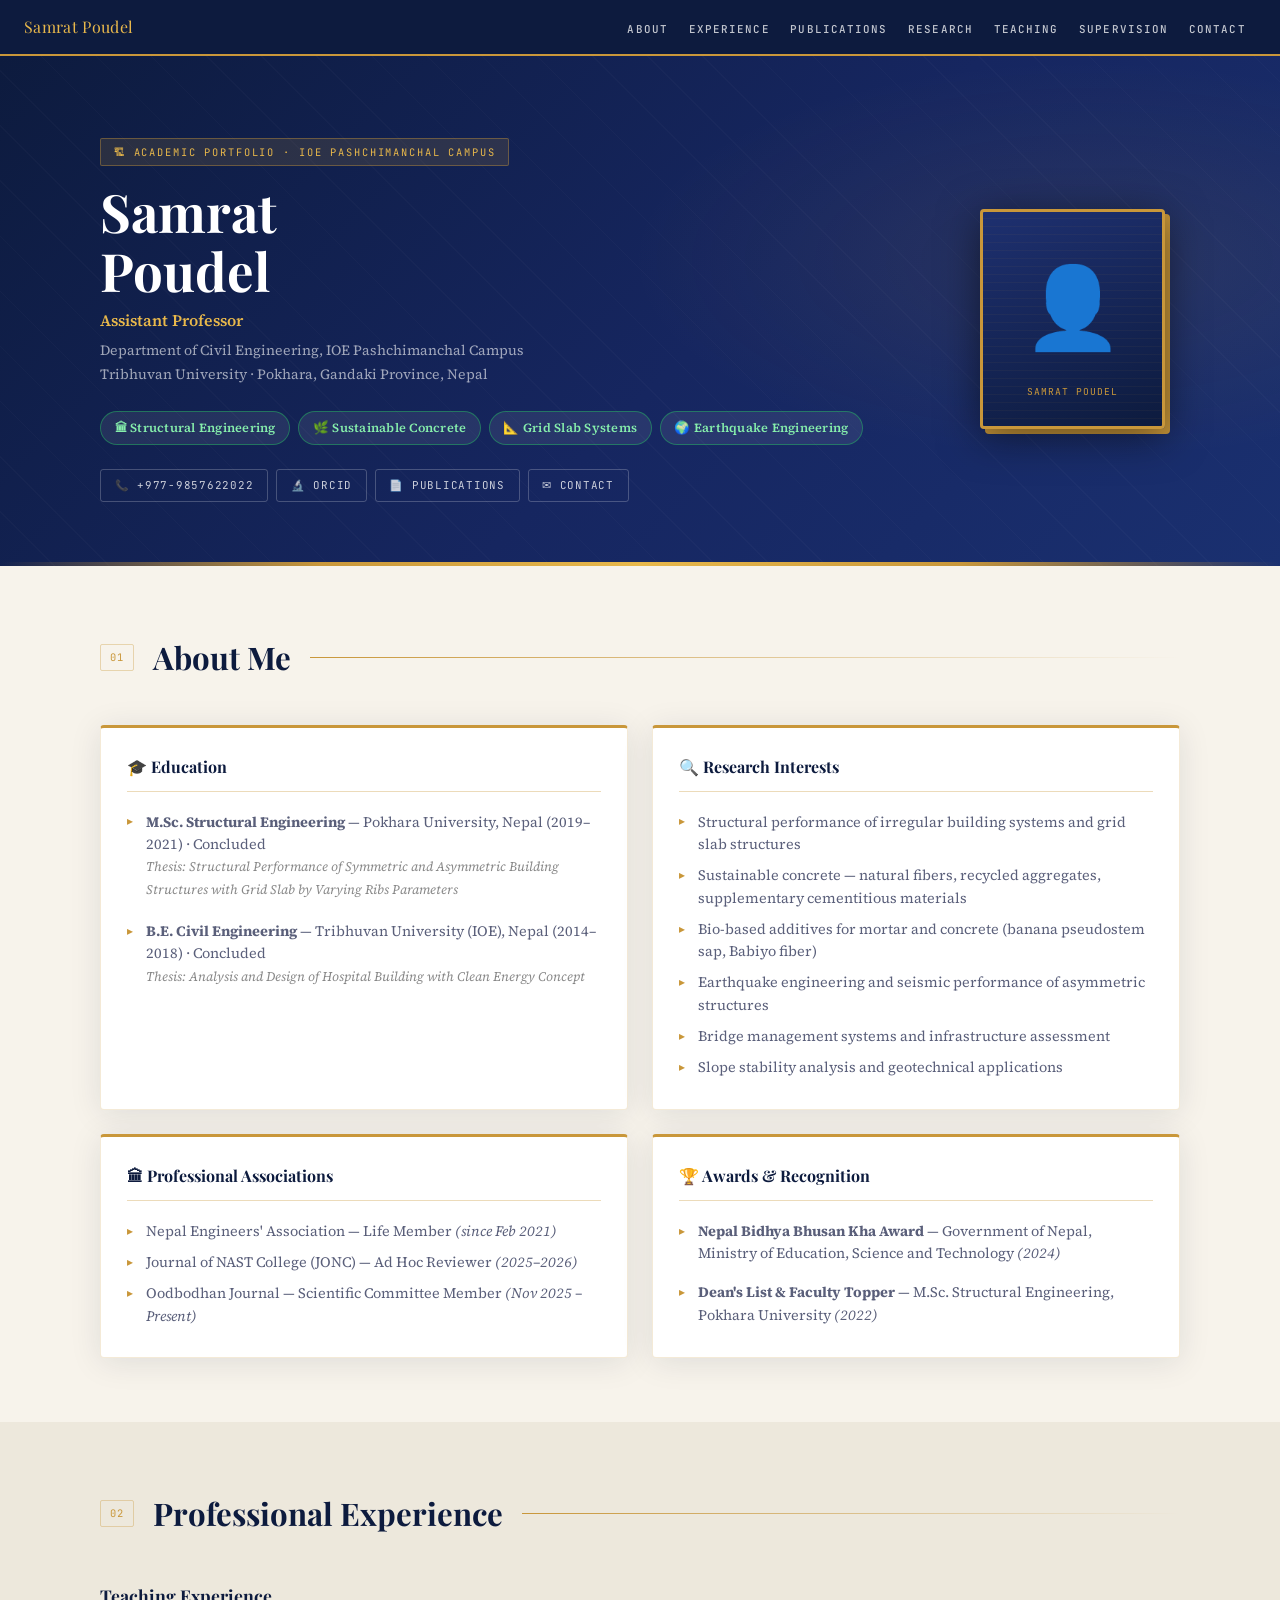
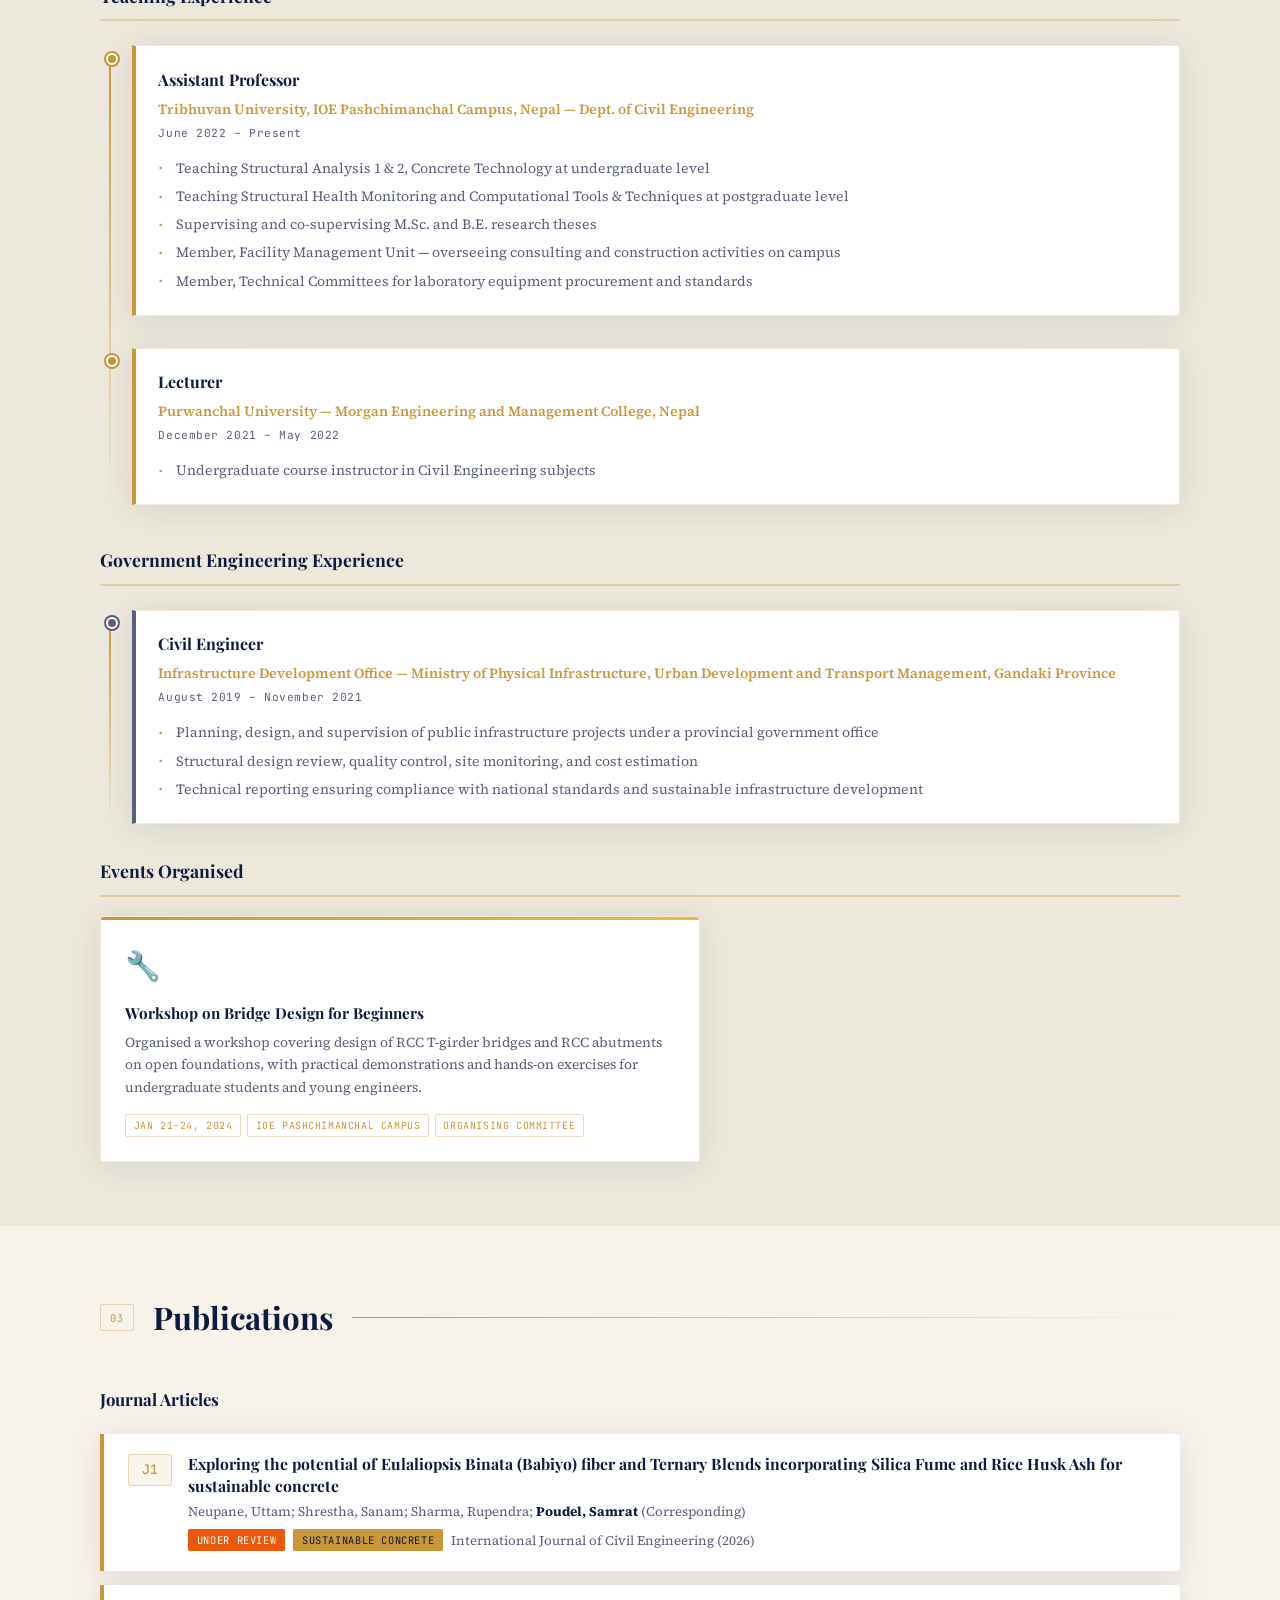
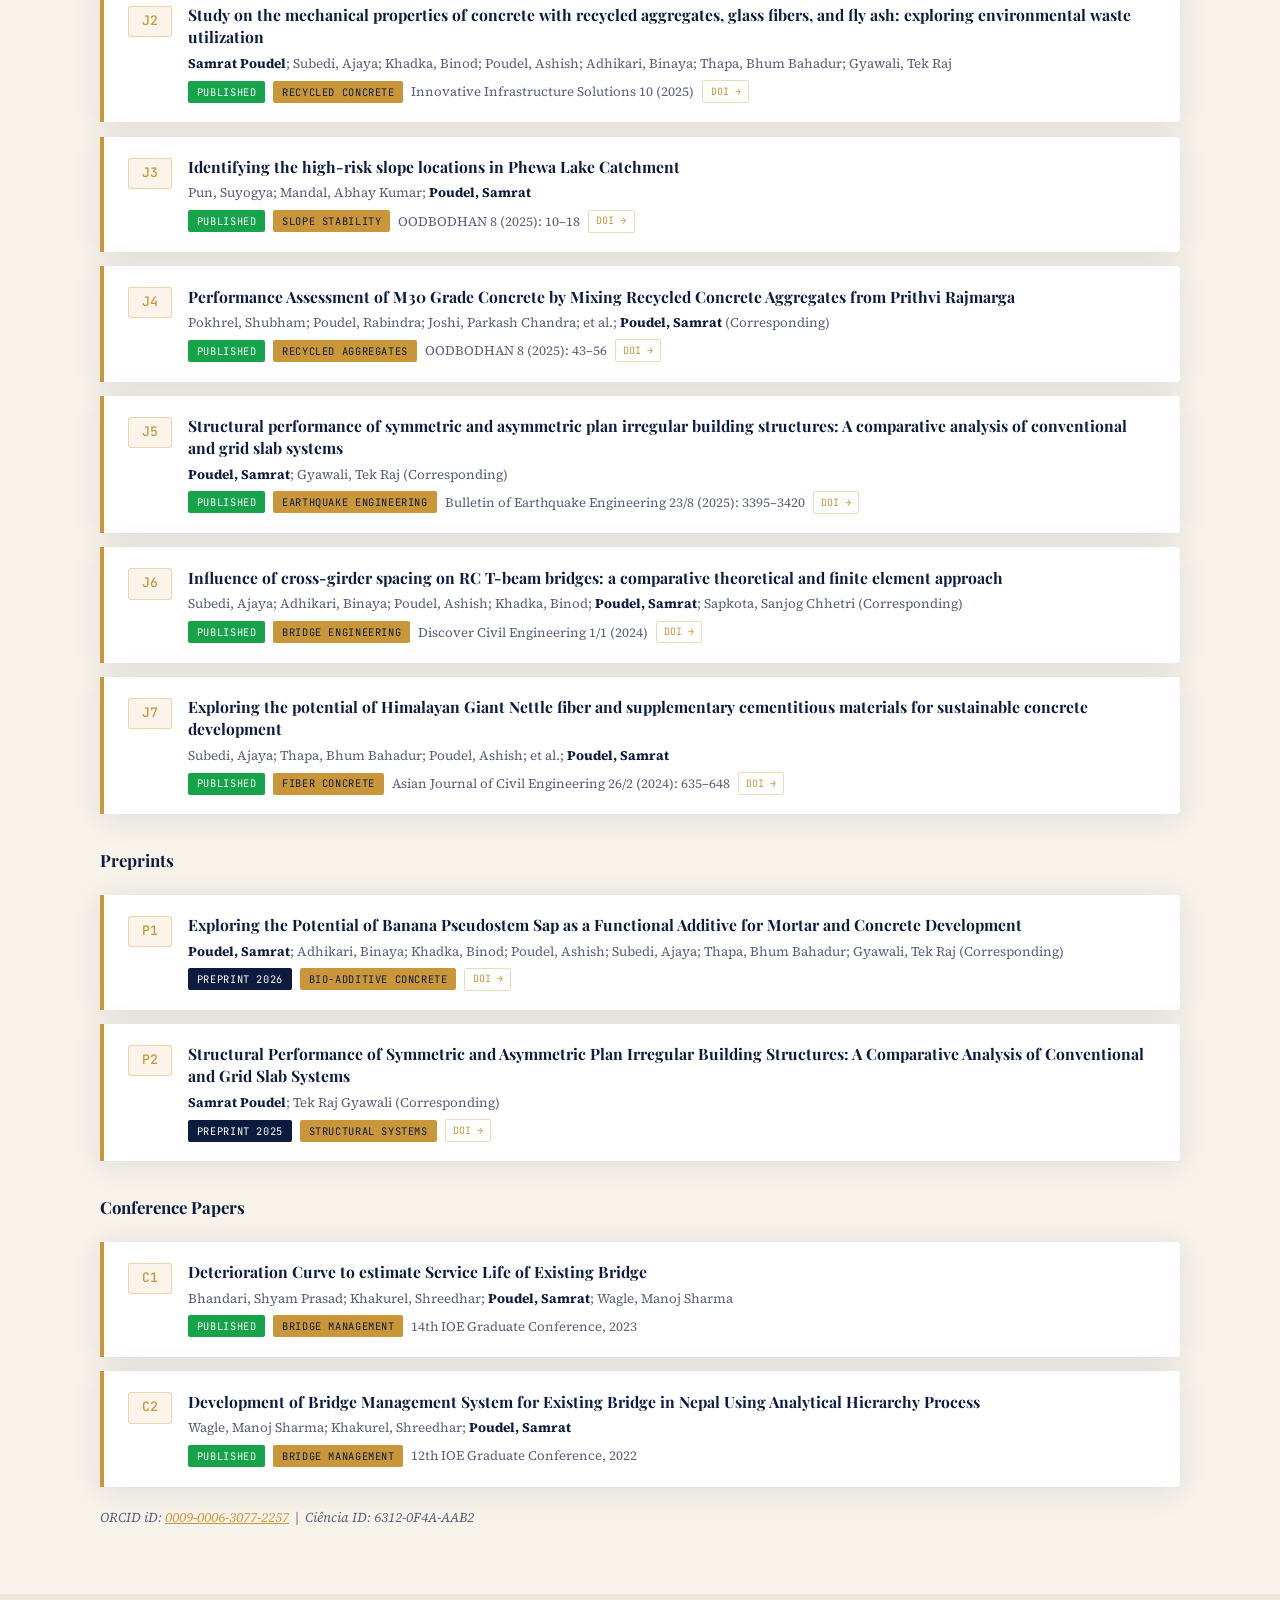
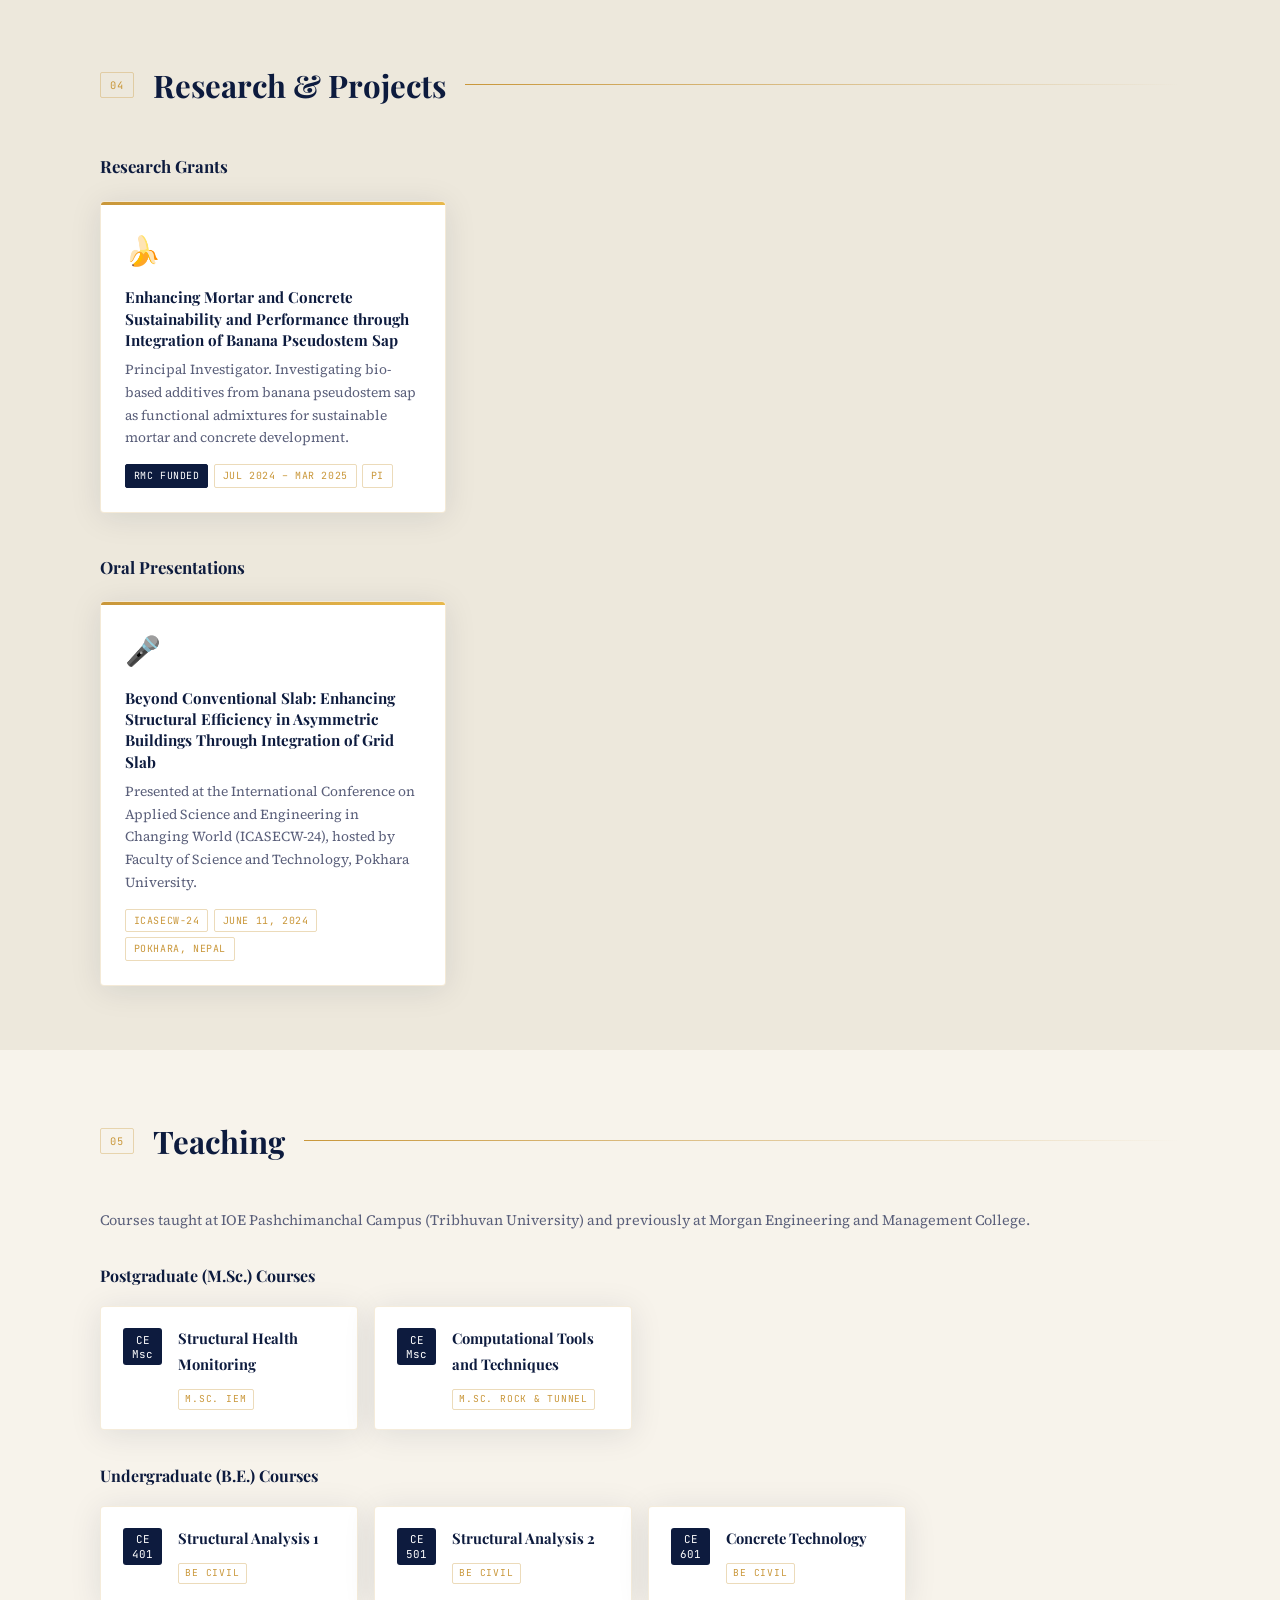
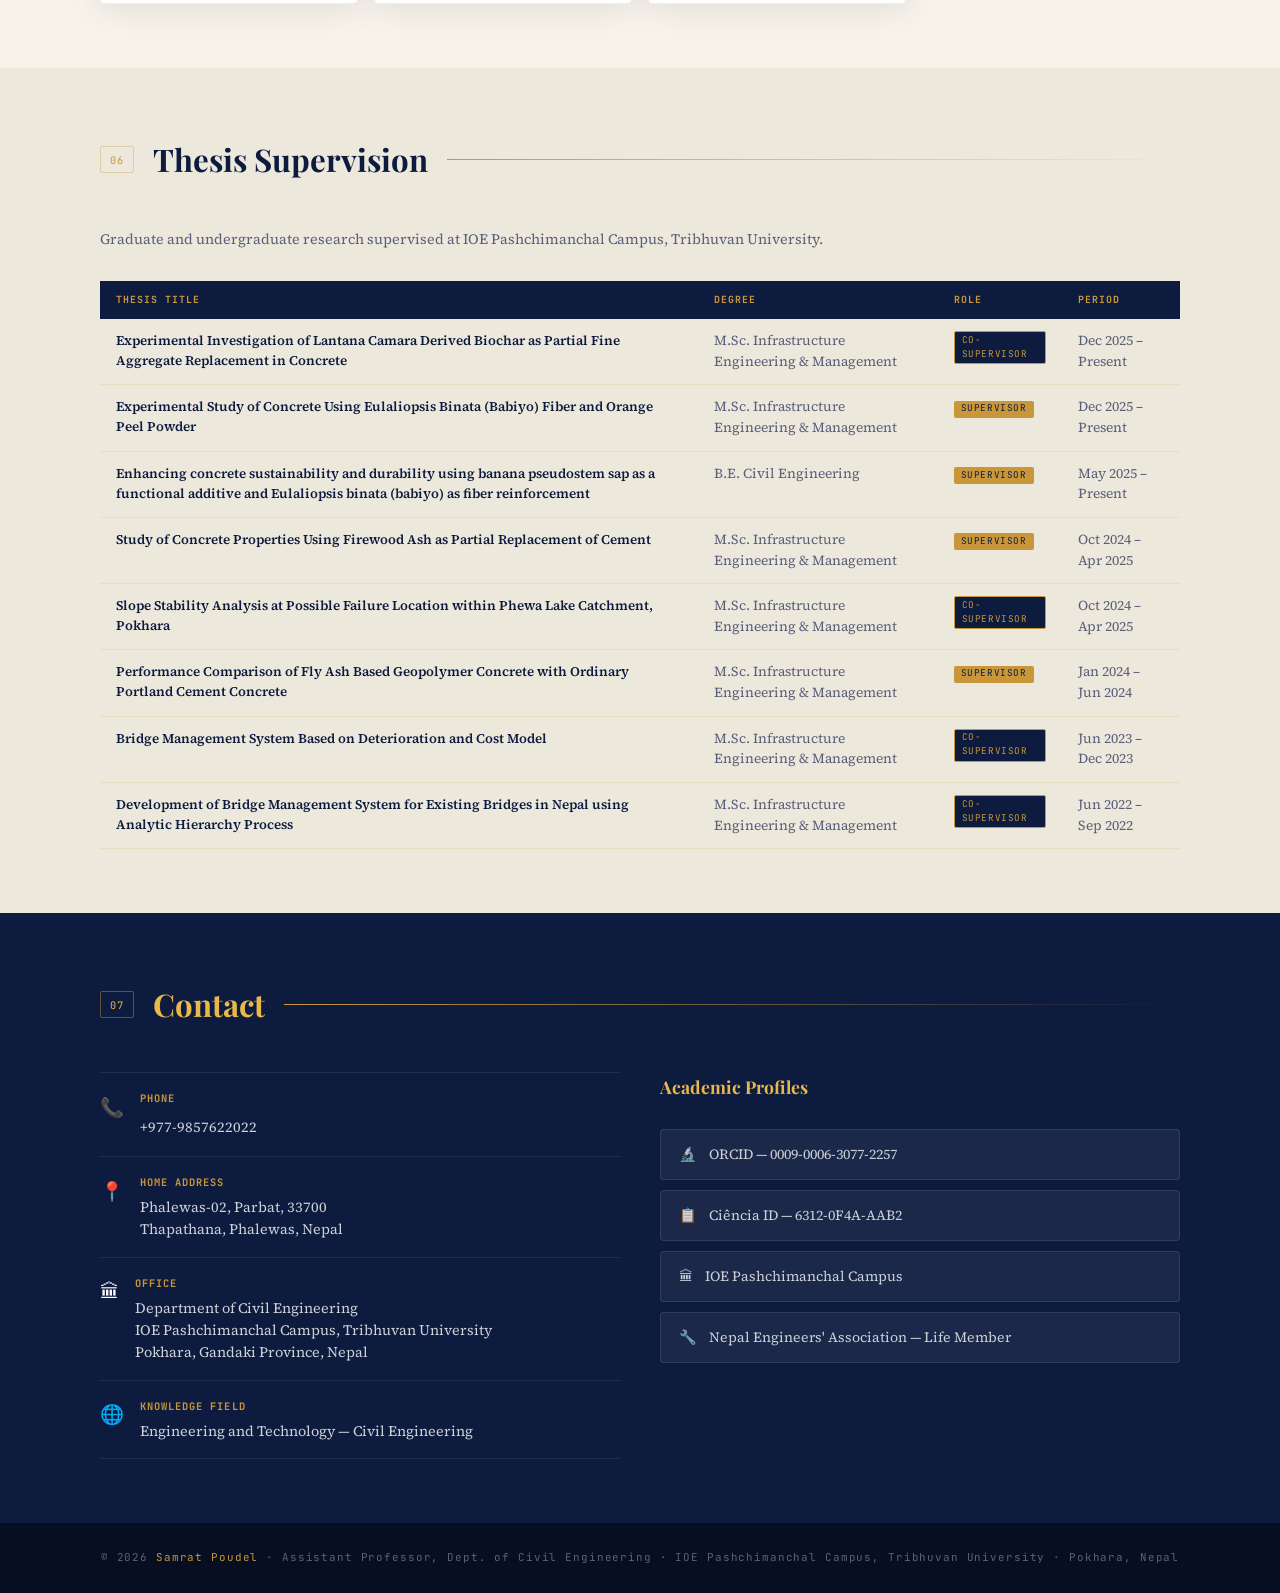
==== index (6).html @ 145dc729 "Add files via upload" ====
<!DOCTYPE html>
<html lang="en">
<head>
<meta charset="UTF-8"/>
<meta name="viewport" content="width=device-width, initial-scale=1.0"/>

<!-- SEO META TAGS -->
<title>Samrat Poudel | Assistant Professor, Civil Engineering, IOE Pashchimanchal Campus</title>
<meta name="description" content="Samrat Poudel is an Assistant Professor at IOE Pashchimanchal Campus, Tribhuvan University, Nepal. Specialist in Structural Engineering, Sustainable Concrete, Grid Slab Systems, and Earthquake Engineering."/>
<meta name="keywords" content="Samrat Poudel, Civil Engineering, Structural Engineering, IOE Pashchimanchal Campus, Tribhuvan University, Nepal, Sustainable Concrete, Grid Slab, Earthquake Engineering, Banana Pseudostem, Fiber Reinforced Concrete"/>
<meta name="author" content="Samrat Poudel"/>
<meta name="robots" content="index, follow"/>

<!-- OPEN GRAPH -->
<meta property="og:type" content="profile"/>
<meta property="og:title" content="Samrat Poudel | Civil Engineering, IOE Nepal"/>
<meta property="og:description" content="Assistant Professor, Department of Civil Engineering, IOE Pashchimanchal Campus, TU Nepal. Research in structural performance, sustainable concrete, and innovative construction materials."/>
<meta property="og:locale" content="en_NP"/>

<!-- SCHEMA.ORG STRUCTURED DATA -->
<script type="application/ld+json">
{
  "@context": "https://schema.org",
  "@type": "Person",
  "name": "Samrat Poudel",
  "jobTitle": "Assistant Professor",
  "affiliation": {
    "@type": "CollegeOrUniversity",
    "name": "IOE Pashchimanchal Campus, Tribhuvan University",
    "address": {
      "@type": "PostalAddress",
      "addressLocality": "Pokhara",
      "addressRegion": "Gandaki Province",
      "addressCountry": "NP"
    }
  },
  "telephone": "+977-9857622022",
  "alumniOf": [
    {
      "@type": "CollegeOrUniversity",
      "name": "Pokhara University",
      "address": {"@type": "PostalAddress", "addressLocality": "Pokhara", "addressCountry": "NP"}
    },
    {
      "@type": "CollegeOrUniversity",
      "name": "Tribhuvan University Institute of Engineering",
      "address": {"@type": "PostalAddress", "addressLocality": "Nepal", "addressCountry": "NP"}
    }
  ],
  "knowsAbout": ["Structural Engineering", "Sustainable Concrete", "Grid Slab Systems", "Earthquake Engineering", "Fiber Reinforced Concrete", "Civil Engineering"]
}
</script>

<link href="https://fonts.googleapis.com/css2?family=Playfair+Display:ital,wght@0,400;0,700;1,400&family=Source+Serif+4:opsz,wght@8..60,300;8..60,400;8..60,600&family=JetBrains+Mono:wght@400;500&display=swap" rel="stylesheet"/>

<style>
:root {
  --navy:   #0d1b3e;
  --navy2:  #132050;
  --gold:   #c9973a;
  --gold2:  #e8b84b;
  --cream:  #f7f3eb;
  --warm:   #ede8dc;
  --text:   #1a1a2e;
  --muted:  #5a5f7a;
  --white:  #ffffff;
  --rule:   rgba(201,151,58,0.35);
  --shadow: 0 4px 32px rgba(13,27,62,0.10);
}
*, *::before, *::after { box-sizing: border-box; margin: 0; padding: 0; }
html { scroll-behavior: smooth; }
body {
  font-family: 'Source Serif 4', Georgia, serif;
  background: var(--cream);
  color: var(--text);
  line-height: 1.75;
  font-size: 16px;
}

/* NAV */
nav {
  position: sticky; top: 0; z-index: 200;
  background: var(--navy);
  border-bottom: 2px solid var(--gold);
  padding: 0 1.5rem;
  display: flex; align-items: center; justify-content: space-between;
  height: 56px;
}
.nav-brand {
  font-family: 'Playfair Display', serif;
  font-size: 1rem; color: var(--gold2);
  letter-spacing: 0.02em; white-space: nowrap;
}
.nav-links { display: flex; gap: 0; list-style: none; }
.nav-links a {
  color: rgba(255,255,255,0.75);
  text-decoration: none;
  font-family: 'JetBrains Mono', monospace;
  font-size: 0.68rem; font-weight: 500;
  letter-spacing: 0.1em; text-transform: uppercase;
  padding: 0.4rem 0.65rem; border-radius: 3px;
  transition: color 0.2s, background 0.2s;
}
.nav-links a:hover { color: var(--gold2); background: rgba(201,151,58,0.12); }

/* HERO */
#hero {
  background: linear-gradient(135deg, var(--navy) 0%, #162660 55%, #1a3070 100%);
  color: var(--white);
  padding: 5rem 2rem 4rem;
  position: relative; overflow: hidden;
}
#hero::before {
  content: '';
  position: absolute; inset: 0;
  background:
    radial-gradient(ellipse 55% 60% at 85% 40%, rgba(201,151,58,0.1) 0%, transparent 65%),
    repeating-linear-gradient(45deg, transparent, transparent 38px, rgba(255,255,255,0.018) 38px, rgba(255,255,255,0.018) 39px);
  pointer-events: none;
}
#hero::after {
  content: ''; position: absolute; bottom: 0; left: 0; right: 0; height: 4px;
  background: linear-gradient(90deg, transparent, var(--gold), var(--gold2), var(--gold), transparent);
}
.hero-inner {
  max-width: 1080px; margin: 0 auto;
  display: grid; grid-template-columns: 1fr 200px;
  gap: 2.5rem; align-items: center; position: relative; z-index: 1;
}
.hero-tag {
  display: inline-block;
  font-family: 'JetBrains Mono', monospace;
  font-size: 0.65rem; letter-spacing: 0.18em; text-transform: uppercase;
  color: var(--gold2);
  background: rgba(201,151,58,0.15); border: 1px solid rgba(201,151,58,0.4);
  padding: 0.22rem 0.8rem; border-radius: 2px; margin-bottom: 1rem;
}
.hero-name {
  font-family: 'Playfair Display', serif;
  font-size: clamp(2rem, 4.5vw, 3.3rem); font-weight: 700;
  line-height: 1.12; margin-bottom: 0.5rem;
}
.hero-role {
  font-size: 1rem; font-weight: 300;
  color: rgba(255,255,255,0.85); line-height: 1.55; margin-bottom: 0.3rem;
}
.hero-role strong { color: var(--gold2); font-weight: 600; }
.hero-dept {
  font-size: 0.88rem; color: rgba(255,255,255,0.6); margin-bottom: 1.5rem;
}
.hero-badges {
  display: flex; flex-wrap: wrap; gap: 0.5rem; margin-bottom: 1.5rem;
}
.badge {
  font-family: 'Source Serif 4', Georgia, serif;
  font-size: 0.78rem; font-weight: 600;
  letter-spacing: 0.02em; text-transform: none;
  background: rgba(255,255,255,0.08);
  border: 1px solid rgba(34,197,94,0.45);
  color: #86efac !important;
  padding: 0.32rem 0.85rem; border-radius: 20px;
}
.hero-links { display: flex; flex-wrap: wrap; gap: 0.5rem; }
.hero-links a {
  display: inline-flex; align-items: center; gap: 0.4rem;
  font-family: 'JetBrains Mono', monospace;
  font-size: 0.68rem; letter-spacing: 0.07em; text-transform: uppercase;
  color: rgba(255,255,255,0.78); text-decoration: none;
  border: 1px solid rgba(255,255,255,0.22);
  padding: 0.38rem 0.85rem; border-radius: 3px; transition: all 0.2s;
}
.hero-links a:hover { background: rgba(201,151,58,0.2); border-color: var(--gold); color: var(--gold2); }
.hero-photo {
  width: 185px; height: 220px;
  border: 3px solid var(--gold); border-radius: 4px;
  background: linear-gradient(160deg, #1e3070, #0d1b3e);
  display: flex; flex-direction: column; align-items: center; justify-content: center;
  box-shadow: 0 8px 40px rgba(0,0,0,0.5), 5px 5px 0 var(--gold);
  position: relative; overflow: hidden; flex-shrink: 0;
}
.hero-photo img {
  width: 100%; height: 100%; object-fit: cover; object-position: center;
}
.hero-photo::before {
  content: ''; position: absolute; inset: 0;
  background: repeating-linear-gradient(0deg, transparent, transparent 7px, rgba(201,151,58,0.05) 7px, rgba(201,151,58,0.05) 8px);
}
.photo-emoji { font-size: 5rem; position: relative; z-index: 1; }
.photo-label {
  font-family: 'JetBrains Mono', monospace;
  font-size: 0.6rem; letter-spacing: 0.1em; text-transform: uppercase;
  color: var(--gold); text-align: center; position: relative; z-index: 1; margin-top: 0.4rem;
}

/* SHARED SECTION STYLES */
section { padding: 4rem 2rem; }
.bg-cream { background: var(--cream); }
.bg-warm  { background: var(--warm); }
.bg-white { background: var(--white); }
.bg-navy  { background: var(--navy); color: var(--white); }
.section-inner { max-width: 1080px; margin: 0 auto; }
.section-header {
  display: flex; align-items: center; gap: 1.2rem; margin-bottom: 2.5rem;
}
.section-num {
  font-family: 'JetBrains Mono', monospace; font-size: 0.65rem;
  color: var(--gold); letter-spacing: 0.12em; text-transform: uppercase;
  border: 1px solid var(--rule); padding: 0.2rem 0.55rem; border-radius: 2px; flex-shrink: 0;
}
.section-num-light {
  font-family: 'JetBrains Mono', monospace; font-size: 0.65rem;
  color: var(--gold2); letter-spacing: 0.12em; text-transform: uppercase;
  border: 1px solid rgba(201,151,58,0.45); padding: 0.2rem 0.55rem; border-radius: 2px; flex-shrink: 0;
}
.section-title {
  font-family: 'Playfair Display', serif;
  font-size: clamp(1.4rem, 2.5vw, 1.95rem); color: var(--navy); font-weight: 700;
}
.section-title-light { color: var(--gold2); }
.section-line { flex: 1; height: 1px; background: linear-gradient(90deg, var(--gold), transparent); }

/* ABOUT GRID */
.about-2col { display: grid; grid-template-columns: 1fr 1fr; gap: 1.5rem; }
.info-card {
  background: var(--white); border: 1px solid rgba(201,151,58,0.2);
  border-top: 3px solid var(--gold); border-radius: 4px;
  padding: 1.6rem; box-shadow: var(--shadow);
}
.info-card h3 {
  font-family: 'Playfair Display', serif; font-size: 1rem; color: var(--navy);
  margin-bottom: 0.9rem; padding-bottom: 0.6rem; border-bottom: 1px solid var(--rule);
  display: flex; align-items: center; gap: 0.5rem;
}
.info-card ul { list-style: none; padding: 0; }
.info-card ul li {
  font-size: 0.9rem; color: var(--muted); padding: 0.28rem 0;
  padding-left: 1.2rem; position: relative; line-height: 1.55;
}
.info-card ul li::before {
  content: '▸'; color: var(--gold); position: absolute; left: 0; font-size: 0.72rem; top: 0.45rem;
}
.info-card p { font-size: 0.9rem; color: var(--muted); line-height: 1.65; }

/* TIMELINE */
.timeline { position: relative; padding-left: 2rem; }
.timeline::before {
  content: ''; position: absolute; left: 0.55rem; top: 0.5rem; bottom: 0;
  width: 2px; background: linear-gradient(180deg, var(--gold), transparent);
}
.tl-item { position: relative; margin-bottom: 2rem; }
.tl-dot {
  position: absolute; left: -1.6rem; top: 0.45rem;
  width: 12px; height: 12px; border-radius: 50%;
  background: var(--gold); border: 2px solid var(--white);
  box-shadow: 0 0 0 2px var(--gold);
}
.tl-card {
  background: var(--white); border: 1px solid rgba(201,151,58,0.2);
  border-left: 4px solid var(--gold); border-radius: 0 4px 4px 0;
  padding: 1.2rem 1.4rem; box-shadow: var(--shadow);
  transition: transform 0.2s;
}
.tl-card:hover { transform: translateX(4px); }
.tl-role {
  font-family: 'Playfair Display', serif; font-size: 1rem; color: var(--navy);
  font-weight: 700; margin-bottom: 0.2rem;
}
.tl-org {
  font-size: 0.88rem; color: var(--gold); font-weight: 600; margin-bottom: 0.15rem;
}
.tl-date {
  font-family: 'JetBrains Mono', monospace; font-size: 0.7rem;
  color: var(--muted); letter-spacing: 0.05em; margin-bottom: 0.7rem;
}
.tl-card ul { list-style: none; padding: 0; }
.tl-card ul li {
  font-size: 0.88rem; color: var(--muted); padding: 0.2rem 0 0.2rem 1.1rem;
  position: relative; line-height: 1.55;
}
.tl-card ul li::before { content: '·'; color: var(--gold); position: absolute; left: 0; font-size: 1.1rem; top: 0.05rem; }

/* PUBLICATIONS */
.pub-list { display: flex; flex-direction: column; gap: 0.9rem; }
.pub-item {
  background: var(--white); border-left: 4px solid var(--gold);
  border-radius: 0 4px 4px 0; padding: 1.2rem 1.5rem; box-shadow: var(--shadow);
  display: grid; grid-template-columns: 44px 1fr; gap: 1rem; align-items: start;
  transition: transform 0.2s, box-shadow 0.2s;
}
.pub-item:hover { transform: translateX(5px); box-shadow: 0 6px 36px rgba(13,27,62,0.15); }
.pub-num {
  font-family: 'JetBrains Mono', monospace; font-size: 0.82rem; font-weight: 500;
  color: var(--gold); background: rgba(201,151,58,0.1); border: 1px solid var(--rule);
  border-radius: 3px; padding: 0.2rem 0.5rem; text-align: center; margin-top: 0.1rem;
}
.pub-title {
  font-family: 'Playfair Display', serif; font-size: 0.98rem;
  font-weight: 700; color: var(--navy); margin-bottom: 0.35rem; line-height: 1.4;
}
.pub-authors { font-size: 0.83rem; color: var(--muted); margin-bottom: 0.3rem; line-height: 1.5; }
.pub-authors strong { color: var(--navy); }
.pub-meta { display: flex; align-items: center; flex-wrap: wrap; gap: 0.5rem; margin-top: 0.4rem; }
.pub-badge {
  font-family: 'JetBrains Mono', monospace; font-size: 0.65rem;
  color: var(--white); background: var(--navy);
  padding: 0.12rem 0.55rem; border-radius: 2px; text-transform: uppercase; letter-spacing: 0.06em;
}
.pub-badge.gold { background: var(--gold); color: var(--navy); }
.pub-badge.green { background: #16a34a; color: var(--white); }
.pub-badge.orange { background: #ea580c; color: var(--white); }
.pub-link {
  font-family: 'JetBrains Mono', monospace; font-size: 0.63rem;
  color: var(--gold); text-decoration: none; border: 1px solid var(--rule);
  padding: 0.1rem 0.45rem; border-radius: 2px; transition: all 0.2s;
}
.pub-link:hover { background: var(--gold); color: var(--white); }

/* RESEARCH / PROJECT CARDS */
.cards-grid { display: grid; grid-template-columns: repeat(auto-fill, minmax(290px, 1fr)); gap: 1.3rem; }
.r-card {
  background: var(--white); border: 1px solid rgba(201,151,58,0.2);
  border-radius: 4px; padding: 1.5rem; box-shadow: var(--shadow);
  position: relative; overflow: hidden; transition: transform 0.2s, box-shadow 0.2s;
}
.r-card::before {
  content: ''; position: absolute; top: 0; left: 0; right: 0; height: 3px;
  background: linear-gradient(90deg, var(--gold), var(--gold2));
}
.r-card:hover { transform: translateY(-4px); box-shadow: 0 12px 40px rgba(13,27,62,0.15); }
.r-icon { font-size: 1.8rem; margin-bottom: 0.7rem; }
.r-card h3 { font-family: 'Playfair Display', serif; font-size: 0.95rem; color: var(--navy); margin-bottom: 0.5rem; line-height: 1.4; }
.r-card p { font-size: 0.86rem; color: var(--muted); line-height: 1.65; }
.r-tags { display: flex; flex-wrap: wrap; gap: 0.35rem; margin-top: 0.9rem; }
.r-tag {
  font-family: 'JetBrains Mono', monospace; font-size: 0.62rem; text-transform: uppercase;
  letter-spacing: 0.06em; color: var(--gold); border: 1px solid var(--rule);
  padding: 0.12rem 0.48rem; border-radius: 2px;
}
.r-tag.funded { color: var(--white); background: var(--navy); border-color: var(--navy); }

/* COURSES */
.courses-grid { display: grid; grid-template-columns: repeat(auto-fill, minmax(250px, 1fr)); gap: 1rem; }
.c-card {
  background: var(--white); border: 1px solid rgba(201,151,58,0.18);
  border-radius: 4px; padding: 1.2rem 1.4rem; box-shadow: var(--shadow);
  display: flex; gap: 1rem; align-items: flex-start; transition: transform 0.2s;
}
.c-card:hover { transform: translateY(-2px); }
.c-code {
  font-family: 'JetBrains Mono', monospace; font-size: 0.68rem;
  color: var(--white); background: var(--navy);
  padding: 0.28rem 0.55rem; border-radius: 3px; flex-shrink: 0; margin-top: 0.1rem;
  line-height: 1.3; text-align: center;
}
.c-info h4 { font-family: 'Playfair Display', serif; font-size: 0.92rem; color: var(--navy); margin-bottom: 0.25rem; }
.c-level {
  display: inline-block; font-family: 'JetBrains Mono', monospace; font-size: 0.6rem;
  text-transform: uppercase; letter-spacing: 0.08em;
  color: var(--gold); border: 1px solid var(--rule); padding: 0.08rem 0.4rem; border-radius: 2px;
}

/* SKILLS */
.skills-grid { display: grid; grid-template-columns: repeat(auto-fill, minmax(220px, 1fr)); gap: 1.2rem; }
.skill-group { background: var(--white); border-radius: 4px; padding: 1.4rem; box-shadow: var(--shadow); border-top: 3px solid var(--gold); }
.skill-group h4 { font-family: 'JetBrains Mono', monospace; font-size: 0.7rem; text-transform: uppercase; letter-spacing: 0.1em; color: var(--navy); margin-bottom: 0.8rem; }
.skill-pill {
  display: inline-block; font-size: 0.8rem; color: var(--muted);
  background: var(--warm); border-radius: 3px;
  padding: 0.2rem 0.6rem; margin: 0.2rem 0.2rem 0.2rem 0;
}

/* SUPERVISION TABLE */
.sup-table { width: 100%; border-collapse: collapse; margin-top: 1rem; }
.sup-table th {
  font-family: 'JetBrains Mono', monospace; font-size: 0.62rem;
  text-transform: uppercase; letter-spacing: 0.1em;
  color: var(--gold); background: var(--navy);
  padding: 0.65rem 1rem; text-align: left;
}
.sup-table td {
  font-size: 0.86rem; color: var(--muted);
  padding: 0.75rem 1rem; border-bottom: 1px solid rgba(201,151,58,0.15);
  vertical-align: top; line-height: 1.5;
}
.sup-table tr:hover td { background: rgba(201,151,58,0.04); }
.sup-table td:first-child { color: var(--navy); font-weight: 600; font-size: 0.83rem; }
.role-pill {
  font-family: 'JetBrains Mono', monospace; font-size: 0.58rem;
  text-transform: uppercase; letter-spacing: 0.06em;
  padding: 0.1rem 0.45rem; border-radius: 2px; display: inline-block;
}
.role-pill.sup { background: var(--gold); color: var(--navy); }
.role-pill.cosup { background: var(--navy); color: var(--gold); border: 1px solid var(--gold); }

/* CONTACT */
.contact-grid { display: grid; grid-template-columns: 1fr 1fr; gap: 2.5rem; align-items: start; }
.c-item {
  display: flex; gap: 1rem; align-items: flex-start;
  padding: 1rem 0; border-bottom: 1px solid rgba(255,255,255,0.08);
}
.c-item:first-child { border-top: 1px solid rgba(255,255,255,0.08); }
.c-ico { font-size: 1.2rem; flex-shrink: 0; margin-top: 0.1rem; }
.c-detail h4 {
  font-family: 'JetBrains Mono', monospace; font-size: 0.65rem;
  text-transform: uppercase; letter-spacing: 0.1em; color: var(--gold); margin-bottom: 0.3rem;
}
.c-detail p, .c-detail a { font-size: 0.9rem; color: rgba(255,255,255,0.8); text-decoration: none; line-height: 1.55; }
.c-detail a:hover { color: var(--gold2); }
.profile-links { display: flex; flex-direction: column; gap: 0.65rem; }
.profile-links h3 { font-family: 'Playfair Display', serif; font-size: 1.1rem; color: var(--gold2); margin-bottom: 1rem; }
.p-link {
  display: flex; align-items: center; gap: 0.8rem;
  padding: 0.75rem 1.1rem;
  background: rgba(255,255,255,0.06); border: 1px solid rgba(255,255,255,0.1);
  border-radius: 4px; text-decoration: none; color: rgba(255,255,255,0.78); font-size: 0.88rem;
  transition: all 0.2s;
}
.p-link:hover { background: rgba(201,151,58,0.15); border-color: rgba(201,151,58,0.4); color: var(--gold2); }

/* FOOTER */
footer {
  background: #070e21;
  color: rgba(255,255,255,0.35);
  text-align: center; padding: 1.6rem;
  font-family: 'JetBrains Mono', monospace; font-size: 0.68rem; letter-spacing: 0.08em;
}
footer span { color: var(--gold); }

/* ANIMATIONS */
@keyframes fadeUp {
  from { opacity: 0; transform: translateY(22px); }
  to   { opacity: 1; transform: translateY(0); }
}
.hero-inner > div:first-child > * {
  animation: fadeUp 0.65s ease both;
}
.hero-inner > div:first-child > *:nth-child(2) { animation-delay: 0.08s; }
.hero-inner > div:first-child > *:nth-child(3) { animation-delay: 0.16s; }
.hero-inner > div:first-child > *:nth-child(4) { animation-delay: 0.24s; }
.hero-inner > div:first-child > *:nth-child(5) { animation-delay: 0.32s; }
.hero-inner > div:first-child > *:nth-child(6) { animation-delay: 0.40s; }

/* RESPONSIVE */
@media (max-width: 780px) {
  .hero-inner { grid-template-columns: 1fr; }
  .hero-photo { display: none; }
  .about-2col { grid-template-columns: 1fr; }
  .contact-grid { grid-template-columns: 1fr; }
  .nav-links { display: none; }
  section { padding: 3rem 1.2rem; }
  .sup-table { font-size: 0.8rem; }
  .sup-table th, .sup-table td { padding: 0.5rem 0.6rem; }
}
</style>
</head>
<body>

<!-- NAV -->
<nav>
  <div class="nav-brand">Samrat Poudel</div>
  <ul class="nav-links">
    <li><a href="#about">About</a></li>
    <li><a href="#experience">Experience</a></li>
    <li><a href="#publications">Publications</a></li>
    <li><a href="#research">Research</a></li>
    <li><a href="#teaching">Teaching</a></li>
    <li><a href="#supervision">Supervision</a></li>
    <li><a href="#contact">Contact</a></li>
  </ul>
</nav>

<!-- HERO -->
<section id="hero">
  <div class="hero-inner">
    <div>
      <div class="hero-tag">🏗 Academic Portfolio · IOE Pashchimanchal Campus</div>
      <h1 class="hero-name">Samrat<br>Poudel</h1>
      <p class="hero-role">
        <strong>Assistant Professor</strong>
      </p>
      <p class="hero-dept">
        Department of Civil Engineering, IOE Pashchimanchal Campus<br>
        Tribhuvan University · Pokhara, Gandaki Province, Nepal
      </p>
      <div class="hero-badges">
        <span class="badge">🏛 Structural Engineering</span>
        <span class="badge">🌿 Sustainable Concrete</span>
        <span class="badge">📐 Grid Slab Systems</span>
        <span class="badge">🌍 Earthquake Engineering</span>
      </div>
      <div class="hero-links">
        <a href="tel:+9779857622022">📞 +977-9857622022</a>
        <a href="https://orcid.org/0009-0006-3077-2257" target="_blank">🔬 ORCID</a>
        <a href="#publications">📄 Publications</a>
        <a href="#contact">✉ Contact</a>
      </div>
    </div>
    <div class="hero-photo">
      <div class="photo-emoji">👤</div>
      <div class="photo-label">Samrat Poudel</div>
    </div>
  </div>
</section>

<!-- ABOUT -->
<section id="about" class="bg-cream">
  <div class="section-inner">
    <div class="section-header">
      <span class="section-num">01</span>
      <h2 class="section-title">About Me</h2>
      <div class="section-line"></div>
    </div>
    <div class="about-2col">

      <div class="info-card">
        <h3>🎓 Education</h3>
        <ul>
          <li>
            <strong>M.Sc. Structural Engineering</strong> — Pokhara University, Nepal (2019–2021) · Concluded<br>
            <em style="font-size:0.82rem;color:#888">Thesis: Structural Performance of Symmetric and Asymmetric Building Structures with Grid Slab by Varying Ribs Parameters</em>
          </li>
          <li style="margin-top:0.7rem">
            <strong>B.E. Civil Engineering</strong> — Tribhuvan University (IOE), Nepal (2014–2018) · Concluded<br>
            <em style="font-size:0.82rem;color:#888">Thesis: Analysis and Design of Hospital Building with Clean Energy Concept</em>
          </li>
        </ul>
      </div>

      <div class="info-card">
        <h3>🔍 Research Interests</h3>
        <ul>
          <li>Structural performance of irregular building systems and grid slab structures</li>
          <li>Sustainable concrete — natural fibers, recycled aggregates, supplementary cementitious materials</li>
          <li>Bio-based additives for mortar and concrete (banana pseudostem sap, Babiyo fiber)</li>
          <li>Earthquake engineering and seismic performance of asymmetric structures</li>
          <li>Bridge management systems and infrastructure assessment</li>
          <li>Slope stability analysis and geotechnical applications</li>
        </ul>
      </div>

      <div class="info-card">
        <h3>🏛 Professional Associations</h3>
        <ul>
          <li>Nepal Engineers' Association — Life Member <em>(since Feb 2021)</em></li>
          <li>Journal of NAST College (JONC) — Ad Hoc Reviewer <em>(2025–2026)</em></li>
          <li>Oodbodhan Journal — Scientific Committee Member <em>(Nov 2025 – Present)</em></li>
        </ul>
      </div>

      <div class="info-card">
        <h3>🏆 Awards & Recognition</h3>
        <ul>
          <li>
            <strong>Nepal Bidhya Bhusan Kha Award</strong> — Government of Nepal, Ministry of Education, Science and Technology <em>(2024)</em>
          </li>
          <li style="margin-top:0.5rem">
            <strong>Dean's List & Faculty Topper</strong> — M.Sc. Structural Engineering, Pokhara University <em>(2022)</em>
          </li>
        </ul>
      </div>

    </div>
  </div>
</section>

<!-- EXPERIENCE -->
<section id="experience" class="bg-warm">
  <div class="section-inner">
    <div class="section-header">
      <span class="section-num">02</span>
      <h2 class="section-title">Professional Experience</h2>
      <div class="section-line"></div>
    </div>

    <h3 style="font-family:'Playfair Display',serif;font-size:1.1rem;color:var(--navy);margin-bottom:1.5rem;padding-bottom:0.5rem;border-bottom:2px solid var(--rule);">Teaching Experience</h3>

    <div class="timeline" style="margin-bottom:2.5rem;">
      <div class="tl-item">
        <div class="tl-dot"></div>
        <div class="tl-card">
          <div class="tl-role">Assistant Professor</div>
          <div class="tl-org">Tribhuvan University, IOE Pashchimanchal Campus, Nepal — Dept. of Civil Engineering</div>
          <div class="tl-date">June 2022 – Present</div>
          <ul>
            <li>Teaching Structural Analysis 1 &amp; 2, Concrete Technology at undergraduate level</li>
            <li>Teaching Structural Health Monitoring and Computational Tools &amp; Techniques at postgraduate level</li>
            <li>Supervising and co-supervising M.Sc. and B.E. research theses</li>
            <li>Member, Facility Management Unit — overseeing consulting and construction activities on campus</li>
            <li>Member, Technical Committees for laboratory equipment procurement and standards</li>
          </ul>
        </div>
      </div>
      <div class="tl-item">
        <div class="tl-dot"></div>
        <div class="tl-card">
          <div class="tl-role">Lecturer</div>
          <div class="tl-org">Purwanchal University — Morgan Engineering and Management College, Nepal</div>
          <div class="tl-date">December 2021 – May 2022</div>
          <ul>
            <li>Undergraduate course instructor in Civil Engineering subjects</li>
          </ul>
        </div>
      </div>
    </div>

    <h3 style="font-family:'Playfair Display',serif;font-size:1.1rem;color:var(--navy);margin-bottom:1.5rem;padding-bottom:0.5rem;border-bottom:2px solid var(--rule);">Government Engineering Experience</h3>

    <div class="timeline">
      <div class="tl-item">
        <div class="tl-dot" style="background:var(--muted);box-shadow:0 0 0 2px var(--muted);"></div>
        <div class="tl-card" style="border-left-color:var(--muted);">
          <div class="tl-role">Civil Engineer</div>
          <div class="tl-org">Infrastructure Development Office — Ministry of Physical Infrastructure, Urban Development and Transport Management, Gandaki Province</div>
          <div class="tl-date">August 2019 – November 2021</div>
          <ul>
            <li>Planning, design, and supervision of public infrastructure projects under a provincial government office</li>
            <li>Structural design review, quality control, site monitoring, and cost estimation</li>
            <li>Technical reporting ensuring compliance with national standards and sustainable infrastructure development</li>
          </ul>
        </div>
      </div>
    </div>

    <div style="margin-top:2rem;">
      <h3 style="font-family:'Playfair Display',serif;font-size:1.1rem;color:var(--navy);margin-bottom:1.2rem;padding-bottom:0.5rem;border-bottom:2px solid var(--rule);">Events Organised</h3>
      <div class="r-card" style="max-width:600px;">
        <div class="r-icon">🔧</div>
        <h3>Workshop on Bridge Design for Beginners</h3>
        <p>Organised a workshop covering design of RCC T-girder bridges and RCC abutments on open foundations, with practical demonstrations and hands-on exercises for undergraduate students and young engineers.</p>
        <div class="r-tags">
          <span class="r-tag">Jan 21–24, 2024</span>
          <span class="r-tag">IOE Pashchimanchal Campus</span>
          <span class="r-tag">Organising Committee</span>
        </div>
      </div>
    </div>
  </div>
</section>

<!-- PUBLICATIONS -->
<section id="publications" class="bg-cream">
  <div class="section-inner">
    <div class="section-header">
      <span class="section-num">03</span>
      <h2 class="section-title">Publications</h2>
      <div class="section-line"></div>
    </div>

    <h3 style="font-family:'Playfair Display',serif;font-size:1.05rem;color:var(--navy);margin-bottom:1.2rem;">Journal Articles</h3>
    <div class="pub-list" style="margin-bottom:2rem;">

      <div class="pub-item">
        <span class="pub-num">J1</span>
        <div>
          <div class="pub-title">Exploring the potential of Eulaliopsis Binata (Babiyo) fiber and Ternary Blends incorporating Silica Fume and Rice Husk Ash for sustainable concrete</div>
          <div class="pub-authors">Neupane, Uttam; Shrestha, Sanam; Sharma, Rupendra; <strong>Poudel, Samrat</strong> (Corresponding)</div>
          <div class="pub-meta">
            <span class="pub-badge orange">Under Review</span>
            <span class="pub-badge gold">Sustainable Concrete</span>
            <span style="font-size:0.82rem;color:var(--muted);">International Journal of Civil Engineering (2026)</span>
          </div>
        </div>
      </div>

      <div class="pub-item">
        <span class="pub-num">J2</span>
        <div>
          <div class="pub-title">Study on the mechanical properties of concrete with recycled aggregates, glass fibers, and fly ash: exploring environmental waste utilization</div>
          <div class="pub-authors"><strong>Samrat Poudel</strong>; Subedi, Ajaya; Khadka, Binod; Poudel, Ashish; Adhikari, Binaya; Thapa, Bhum Bahadur; Gyawali, Tek Raj</div>
          <div class="pub-meta">
            <span class="pub-badge green">Published</span>
            <span class="pub-badge gold">Recycled Concrete</span>
            <span style="font-size:0.82rem;color:var(--muted);">Innovative Infrastructure Solutions 10 (2025)</span>
            <a href="https://doi.org/10.1007/s41062-025-02183-8" target="_blank" class="pub-link">DOI →</a>
          </div>
        </div>
      </div>

      <div class="pub-item">
        <span class="pub-num">J3</span>
        <div>
          <div class="pub-title">Identifying the high-risk slope locations in Phewa Lake Catchment</div>
          <div class="pub-authors">Pun, Suyogya; Mandal, Abhay Kumar; <strong>Poudel, Samrat</strong></div>
          <div class="pub-meta">
            <span class="pub-badge green">Published</span>
            <span class="pub-badge gold">Slope Stability</span>
            <span style="font-size:0.82rem;color:var(--muted);">OODBODHAN 8 (2025): 10–18</span>
            <a href="https://doi.org/10.3126/oodbodhan.v8i1.81241" target="_blank" class="pub-link">DOI →</a>
          </div>
        </div>
      </div>

      <div class="pub-item">
        <span class="pub-num">J4</span>
        <div>
          <div class="pub-title">Performance Assessment of M30 Grade Concrete by Mixing Recycled Concrete Aggregates from Prithvi Rajmarga</div>
          <div class="pub-authors">Pokhrel, Shubham; Poudel, Rabindra; Joshi, Parkash Chandra; et al.; <strong>Poudel, Samrat</strong> (Corresponding)</div>
          <div class="pub-meta">
            <span class="pub-badge green">Published</span>
            <span class="pub-badge gold">Recycled Aggregates</span>
            <span style="font-size:0.82rem;color:var(--muted);">OODBODHAN 8 (2025): 43–56</span>
            <a href="https://doi.org/10.3126/oodbodhan.v8i1.81246" target="_blank" class="pub-link">DOI →</a>
          </div>
        </div>
      </div>

      <div class="pub-item">
        <span class="pub-num">J5</span>
        <div>
          <div class="pub-title">Structural performance of symmetric and asymmetric plan irregular building structures: A comparative analysis of conventional and grid slab systems</div>
          <div class="pub-authors"><strong>Poudel, Samrat</strong>; Gyawali, Tek Raj (Corresponding)</div>
          <div class="pub-meta">
            <span class="pub-badge green">Published</span>
            <span class="pub-badge gold">Earthquake Engineering</span>
            <span style="font-size:0.82rem;color:var(--muted);">Bulletin of Earthquake Engineering 23/8 (2025): 3395–3420</span>
            <a href="https://doi.org/10.1007/s10518-025-02179-w" target="_blank" class="pub-link">DOI →</a>
          </div>
        </div>
      </div>

      <div class="pub-item">
        <span class="pub-num">J6</span>
        <div>
          <div class="pub-title">Influence of cross-girder spacing on RC T-beam bridges: a comparative theoretical and finite element approach</div>
          <div class="pub-authors">Subedi, Ajaya; Adhikari, Binaya; Poudel, Ashish; Khadka, Binod; <strong>Poudel, Samrat</strong>; Sapkota, Sanjog Chhetri (Corresponding)</div>
          <div class="pub-meta">
            <span class="pub-badge green">Published</span>
            <span class="pub-badge gold">Bridge Engineering</span>
            <span style="font-size:0.82rem;color:var(--muted);">Discover Civil Engineering 1/1 (2024)</span>
            <a href="https://doi.org/10.1007/s44290-024-00126-3" target="_blank" class="pub-link">DOI →</a>
          </div>
        </div>
      </div>

      <div class="pub-item">
        <span class="pub-num">J7</span>
        <div>
          <div class="pub-title">Exploring the potential of Himalayan Giant Nettle fiber and supplementary cementitious materials for sustainable concrete development</div>
          <div class="pub-authors">Subedi, Ajaya; Thapa, Bhum Bahadur; Poudel, Ashish; et al.; <strong>Poudel, Samrat</strong></div>
          <div class="pub-meta">
            <span class="pub-badge green">Published</span>
            <span class="pub-badge gold">Fiber Concrete</span>
            <span style="font-size:0.82rem;color:var(--muted);">Asian Journal of Civil Engineering 26/2 (2024): 635–648</span>
            <a href="https://doi.org/10.1007/s42107-024-01211-9" target="_blank" class="pub-link">DOI →</a>
          </div>
        </div>
      </div>

    </div>

    <h3 style="font-family:'Playfair Display',serif;font-size:1.05rem;color:var(--navy);margin-bottom:1.2rem;">Preprints</h3>
    <div class="pub-list" style="margin-bottom:2rem;">

      <div class="pub-item">
        <span class="pub-num">P1</span>
        <div>
          <div class="pub-title">Exploring the Potential of Banana Pseudostem Sap as a Functional Additive for Mortar and Concrete Development</div>
          <div class="pub-authors"><strong>Poudel, Samrat</strong>; Adhikari, Binaya; Khadka, Binod; Poudel, Ashish; Subedi, Ajaya; Thapa, Bhum Bahadur; Gyawali, Tek Raj (Corresponding)</div>
          <div class="pub-meta">
            <span class="pub-badge">Preprint 2026</span>
            <span class="pub-badge gold">Bio-Additive Concrete</span>
            <a href="https://doi.org/10.21203/rs.3.rs-9020739/v1" target="_blank" class="pub-link">DOI →</a>
          </div>
        </div>
      </div>

      <div class="pub-item">
        <span class="pub-num">P2</span>
        <div>
          <div class="pub-title">Structural Performance of Symmetric and Asymmetric Plan Irregular Building Structures: A Comparative Analysis of Conventional and Grid Slab Systems</div>
          <div class="pub-authors"><strong>Samrat Poudel</strong>; Tek Raj Gyawali (Corresponding)</div>
          <div class="pub-meta">
            <span class="pub-badge">Preprint 2025</span>
            <span class="pub-badge gold">Structural Systems</span>
            <a href="https://doi.org/10.21203/rs.3.rs-5572077/v1" target="_blank" class="pub-link">DOI →</a>
          </div>
        </div>
      </div>

    </div>

    <h3 style="font-family:'Playfair Display',serif;font-size:1.05rem;color:var(--navy);margin-bottom:1.2rem;">Conference Papers</h3>
    <div class="pub-list">

      <div class="pub-item">
        <span class="pub-num">C1</span>
        <div>
          <div class="pub-title">Deterioration Curve to estimate Service Life of Existing Bridge</div>
          <div class="pub-authors">Bhandari, Shyam Prasad; Khakurel, Shreedhar; <strong>Poudel, Samrat</strong>; Wagle, Manoj Sharma</div>
          <div class="pub-meta">
            <span class="pub-badge green">Published</span>
            <span class="pub-badge gold">Bridge Management</span>
            <span style="font-size:0.82rem;color:var(--muted);">14th IOE Graduate Conference, 2023</span>
          </div>
        </div>
      </div>

      <div class="pub-item">
        <span class="pub-num">C2</span>
        <div>
          <div class="pub-title">Development of Bridge Management System for Existing Bridge in Nepal Using Analytical Hierarchy Process</div>
          <div class="pub-authors">Wagle, Manoj Sharma; Khakurel, Shreedhar; <strong>Poudel, Samrat</strong></div>
          <div class="pub-meta">
            <span class="pub-badge green">Published</span>
            <span class="pub-badge gold">Bridge Management</span>
            <span style="font-size:0.82rem;color:var(--muted);">12th IOE Graduate Conference, 2022</span>
          </div>
        </div>
      </div>

    </div>

    <div style="margin-top:1.2rem;font-size:0.85rem;color:var(--muted);font-style:italic;">
      ORCID iD: <a href="https://orcid.org/0009-0006-3077-2257" target="_blank" style="color:var(--gold);">0009-0006-3077-2257</a> &nbsp;|&nbsp; Ciência ID: 6312-0F4A-AAB2
    </div>
  </div>
</section>

<!-- RESEARCH -->
<section id="research" class="bg-warm">
  <div class="section-inner">
    <div class="section-header">
      <span class="section-num">04</span>
      <h2 class="section-title">Research & Projects</h2>
      <div class="section-line"></div>
    </div>

    <h3 style="font-family:'Playfair Display',serif;font-size:1.05rem;color:var(--navy);margin-bottom:1.2rem;">Research Grants</h3>
    <div class="cards-grid" style="margin-bottom:2.5rem;">
      <div class="r-card">
        <div class="r-icon">🍌</div>
        <h3>Enhancing Mortar and Concrete Sustainability and Performance through Integration of Banana Pseudostem Sap</h3>
        <p>Principal Investigator. Investigating bio-based additives from banana pseudostem sap as functional admixtures for sustainable mortar and concrete development.</p>
        <div class="r-tags">
          <span class="r-tag funded">RMC Funded</span>
          <span class="r-tag">Jul 2024 – Mar 2025</span>
          <span class="r-tag">PI</span>
        </div>
      </div>
    </div>

    <h3 style="font-family:'Playfair Display',serif;font-size:1.05rem;color:var(--navy);margin-bottom:1.2rem;">Oral Presentations</h3>
    <div class="cards-grid">
      <div class="r-card">
        <div class="r-icon">🎤</div>
        <h3>Beyond Conventional Slab: Enhancing Structural Efficiency in Asymmetric Buildings Through Integration of Grid Slab</h3>
        <p>Presented at the International Conference on Applied Science and Engineering in Changing World (ICASECW-24), hosted by Faculty of Science and Technology, Pokhara University.</p>
        <div class="r-tags">
          <span class="r-tag">ICASECW-24</span>
          <span class="r-tag">June 11, 2024</span>
          <span class="r-tag">Pokhara, Nepal</span>
        </div>
      </div>
    </div>
  </div>
</section>

<!-- TEACHING -->
<section id="teaching" class="bg-cream">
  <div class="section-inner">
    <div class="section-header">
      <span class="section-num">05</span>
      <h2 class="section-title">Teaching</h2>
      <div class="section-line"></div>
    </div>
    <p style="font-size:0.9rem;color:var(--muted);margin-bottom:1.8rem;">Courses taught at IOE Pashchimanchal Campus (Tribhuvan University) and previously at Morgan Engineering and Management College.</p>

    <h3 style="font-family:'Playfair Display',serif;font-size:1rem;color:var(--navy);margin-bottom:1rem;">Postgraduate (M.Sc.) Courses</h3>
    <div class="courses-grid" style="margin-bottom:2rem;">
      <div class="c-card">
        <span class="c-code">CE<br>Msc</span>
        <div class="c-info">
          <h4>Structural Health Monitoring</h4>
          <span class="c-level">M.Sc. IEM</span>
        </div>
      </div>
      <div class="c-card">
        <span class="c-code">CE<br>Msc</span>
        <div class="c-info">
          <h4>Computational Tools and Techniques</h4>
          <span class="c-level">M.Sc. Rock &amp; Tunnel</span>
        </div>
      </div>
    </div>

    <h3 style="font-family:'Playfair Display',serif;font-size:1rem;color:var(--navy);margin-bottom:1rem;">Undergraduate (B.E.) Courses</h3>
    <div class="courses-grid">
      <div class="c-card">
        <span class="c-code">CE<br>401</span>
        <div class="c-info">
          <h4>Structural Analysis 1</h4>
          <span class="c-level">BE Civil</span>
        </div>
      </div>
      <div class="c-card">
        <span class="c-code">CE<br>501</span>
        <div class="c-info">
          <h4>Structural Analysis 2</h4>
          <span class="c-level">BE Civil</span>
        </div>
      </div>
      <div class="c-card">
        <span class="c-code">CE<br>601</span>
        <div class="c-info">
          <h4>Concrete Technology</h4>
          <span class="c-level">BE Civil</span>
        </div>
      </div>
    </div>
  </div>
</section>

<!-- SUPERVISION -->
<section id="supervision" class="bg-warm">
  <div class="section-inner">
    <div class="section-header">
      <span class="section-num">06</span>
      <h2 class="section-title">Thesis Supervision</h2>
      <div class="section-line"></div>
    </div>
    <p style="font-size:0.9rem;color:var(--muted);margin-bottom:1.8rem;">Graduate and undergraduate research supervised at IOE Pashchimanchal Campus, Tribhuvan University.</p>

    <table class="sup-table">
      <thead>
        <tr>
          <th>Thesis Title</th>
          <th>Degree</th>
          <th>Role</th>
          <th>Period</th>
        </tr>
      </thead>
      <tbody>
        <tr>
          <td>Experimental Investigation of Lantana Camara Derived Biochar as Partial Fine Aggregate Replacement in Concrete</td>
          <td>M.Sc. Infrastructure Engineering &amp; Management</td>
          <td><span class="role-pill cosup">Co-Supervisor</span></td>
          <td>Dec 2025 – Present</td>
        </tr>
        <tr>
          <td>Experimental Study of Concrete Using Eulaliopsis Binata (Babiyo) Fiber and Orange Peel Powder</td>
          <td>M.Sc. Infrastructure Engineering &amp; Management</td>
          <td><span class="role-pill sup">Supervisor</span></td>
          <td>Dec 2025 – Present</td>
        </tr>
        <tr>
          <td>Enhancing concrete sustainability and durability using banana pseudostem sap as a functional additive and Eulaliopsis binata (babiyo) as fiber reinforcement</td>
          <td>B.E. Civil Engineering</td>
          <td><span class="role-pill sup">Supervisor</span></td>
          <td>May 2025 – Present</td>
        </tr>
        <tr>
          <td>Study of Concrete Properties Using Firewood Ash as Partial Replacement of Cement</td>
          <td>M.Sc. Infrastructure Engineering &amp; Management</td>
          <td><span class="role-pill sup">Supervisor</span></td>
          <td>Oct 2024 – Apr 2025</td>
        </tr>
        <tr>
          <td>Slope Stability Analysis at Possible Failure Location within Phewa Lake Catchment, Pokhara</td>
          <td>M.Sc. Infrastructure Engineering &amp; Management</td>
          <td><span class="role-pill cosup">Co-Supervisor</span></td>
          <td>Oct 2024 – Apr 2025</td>
        </tr>
        <tr>
          <td>Performance Comparison of Fly Ash Based Geopolymer Concrete with Ordinary Portland Cement Concrete</td>
          <td>M.Sc. Infrastructure Engineering &amp; Management</td>
          <td><span class="role-pill sup">Supervisor</span></td>
          <td>Jan 2024 – Jun 2024</td>
        </tr>
        <tr>
          <td>Bridge Management System Based on Deterioration and Cost Model</td>
          <td>M.Sc. Infrastructure Engineering &amp; Management</td>
          <td><span class="role-pill cosup">Co-Supervisor</span></td>
          <td>Jun 2023 – Dec 2023</td>
        </tr>
        <tr>
          <td>Development of Bridge Management System for Existing Bridges in Nepal using Analytic Hierarchy Process</td>
          <td>M.Sc. Infrastructure Engineering &amp; Management</td>
          <td><span class="role-pill cosup">Co-Supervisor</span></td>
          <td>Jun 2022 – Sep 2022</td>
        </tr>
      </tbody>
    </table>
  </div>
</section>

<!-- CONTACT -->
<section id="contact" class="bg-navy">
  <div class="section-inner">
    <div class="section-header">
      <span class="section-num-light">07</span>
      <h2 class="section-title section-title-light">Contact</h2>
      <div class="section-line"></div>
    </div>
    <div class="contact-grid">
      <div>
        <div class="c-item">
          <span class="c-ico">📞</span>
          <div class="c-detail">
            <h4>Phone</h4>
            <a href="tel:+9779857622022">+977-9857622022</a>
          </div>
        </div>
        <div class="c-item">
          <span class="c-ico">📍</span>
          <div class="c-detail">
            <h4>Home Address</h4>
            <p>Phalewas-02, Parbat, 33700<br>Thapathana, Phalewas, Nepal</p>
          </div>
        </div>
        <div class="c-item">
          <span class="c-ico">🏛</span>
          <div class="c-detail">
            <h4>Office</h4>
            <p>Department of Civil Engineering<br>IOE Pashchimanchal Campus, Tribhuvan University<br>Pokhara, Gandaki Province, Nepal</p>
          </div>
        </div>
        <div class="c-item">
          <span class="c-ico">🌐</span>
          <div class="c-detail">
            <h4>Knowledge Field</h4>
            <p>Engineering and Technology — Civil Engineering</p>
          </div>
        </div>
      </div>
      <div class="profile-links">
        <h3>Academic Profiles</h3>
        <a href="https://orcid.org/0009-0006-3077-2257" class="p-link" target="_blank">
          <span>🔬</span> ORCID — 0009-0006-3077-2257
        </a>
        <a href="https://www.cienciavitae.pt/portal/6312-0F4A-AAB2" class="p-link" target="_blank">
          <span>📋</span> Ciência ID — 6312-0F4A-AAB2
        </a>
        <a href="http://ioepas.edu.np" class="p-link" target="_blank">
          <span>🏛</span> IOE Pashchimanchal Campus
        </a>
        <a href="https://www.nepeng.org.np/" class="p-link" target="_blank">
          <span>🔧</span> Nepal Engineers' Association — Life Member
        </a>
      </div>
    </div>
  </div>
</section>

<!-- FOOTER -->
<footer>
  <p>© 2026 <span>Samrat Poudel</span> · Assistant Professor, Dept. of Civil Engineering · IOE Pashchimanchal Campus, Tribhuvan University · Pokhara, Nepal</p>
</footer>

<script>
// Scroll-triggered fade-in
const io = new IntersectionObserver(entries => {
  entries.forEach(e => {
    if (e.isIntersecting) {
      e.target.style.opacity = '1';
      e.target.style.transform = 'translateY(0)';
      io.unobserve(e.target);
    }
  });
}, { threshold: 0.08 });

document.querySelectorAll('.pub-item,.r-card,.c-card,.tl-card,.info-card,.skill-group,.r-tag').forEach(el => {
  el.style.opacity = '0';
  el.style.transform = 'translateY(18px)';
  el.style.transition = 'opacity 0.5s ease, transform 0.5s ease';
  io.observe(el);
});
</script>

</body>
</html>
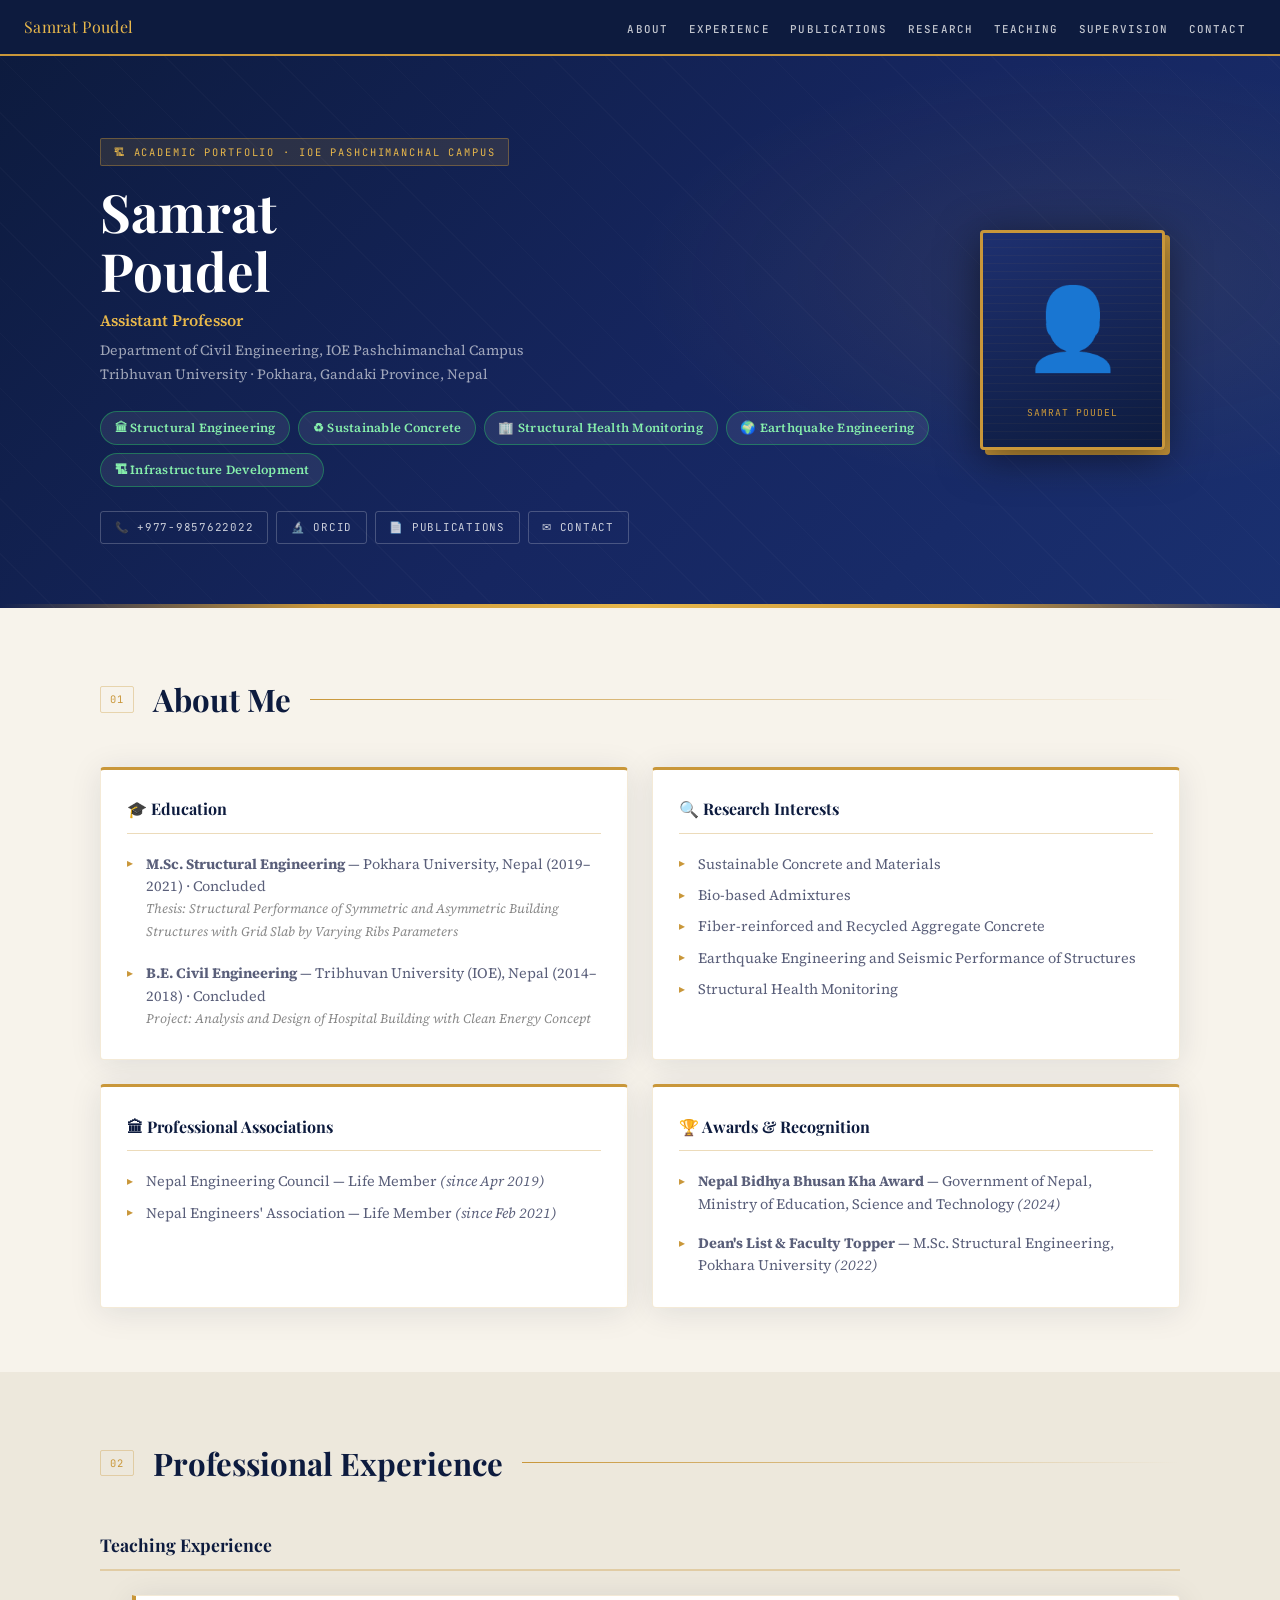
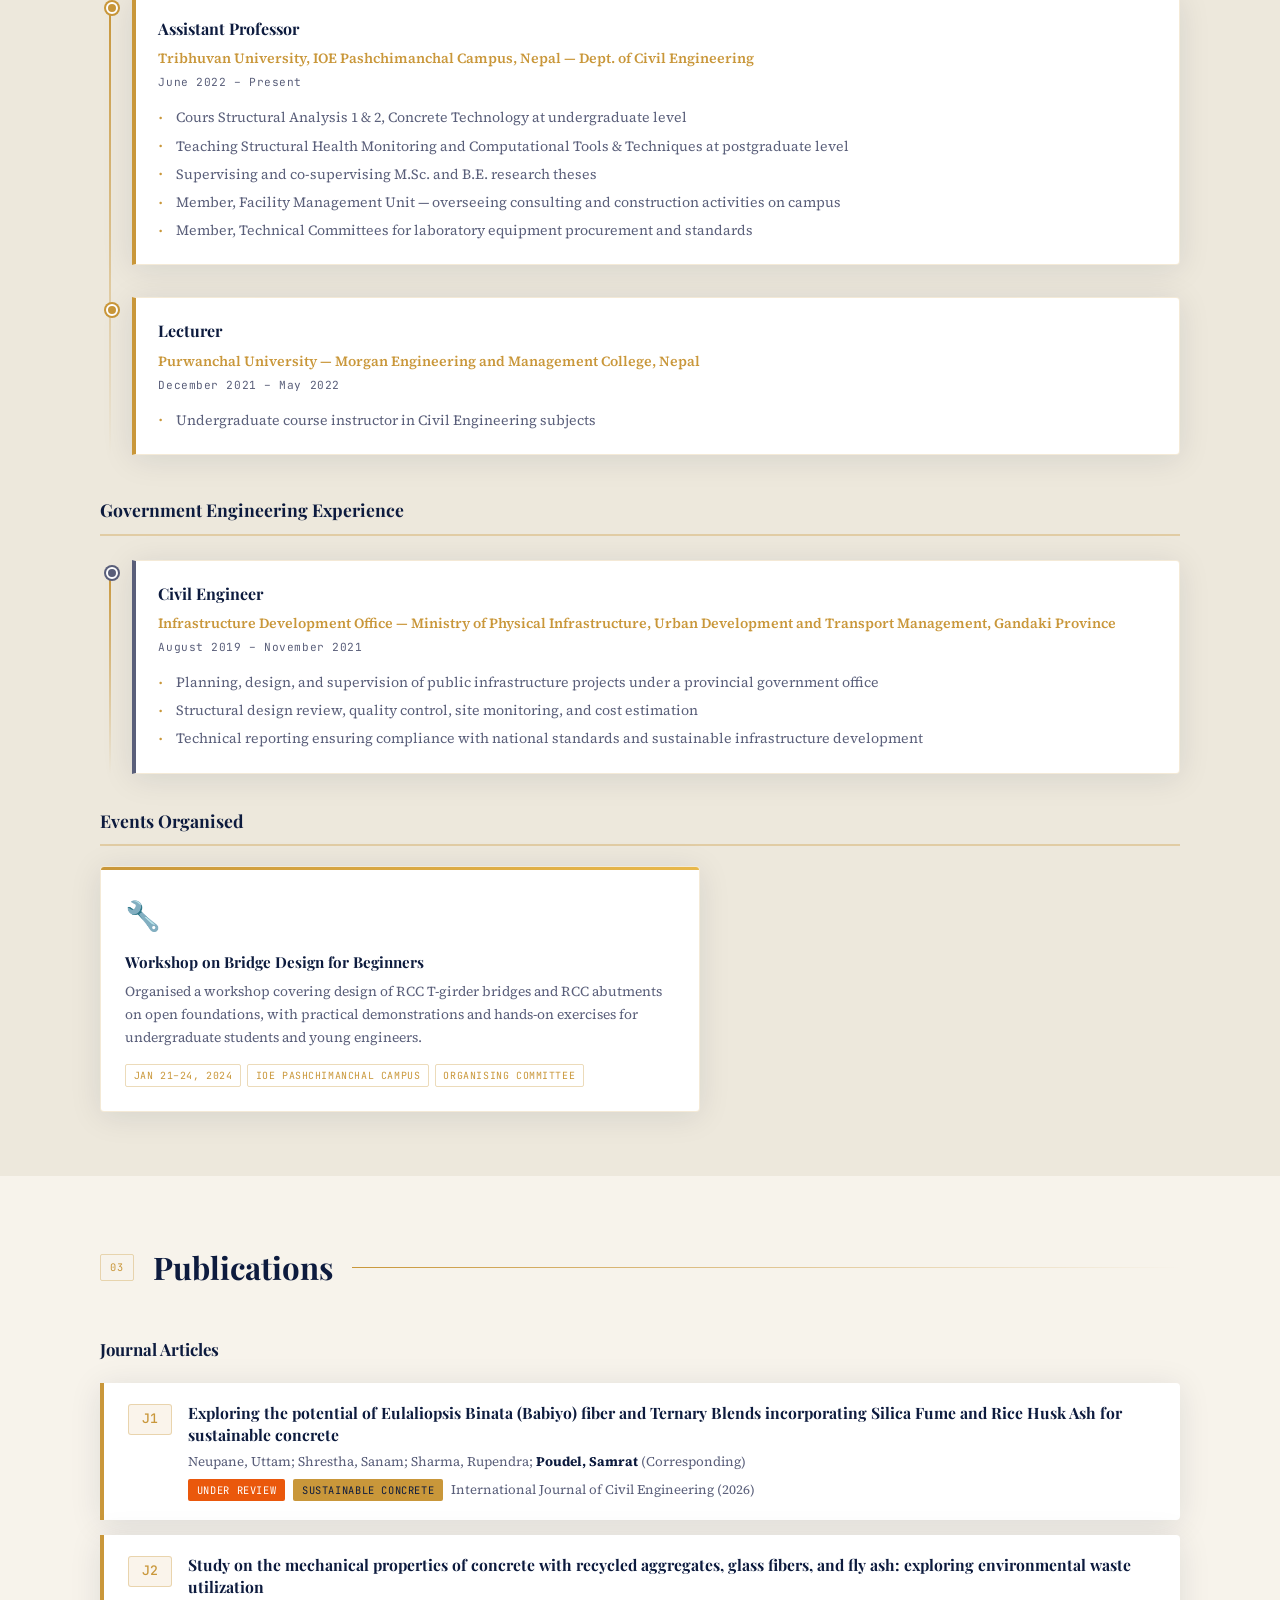
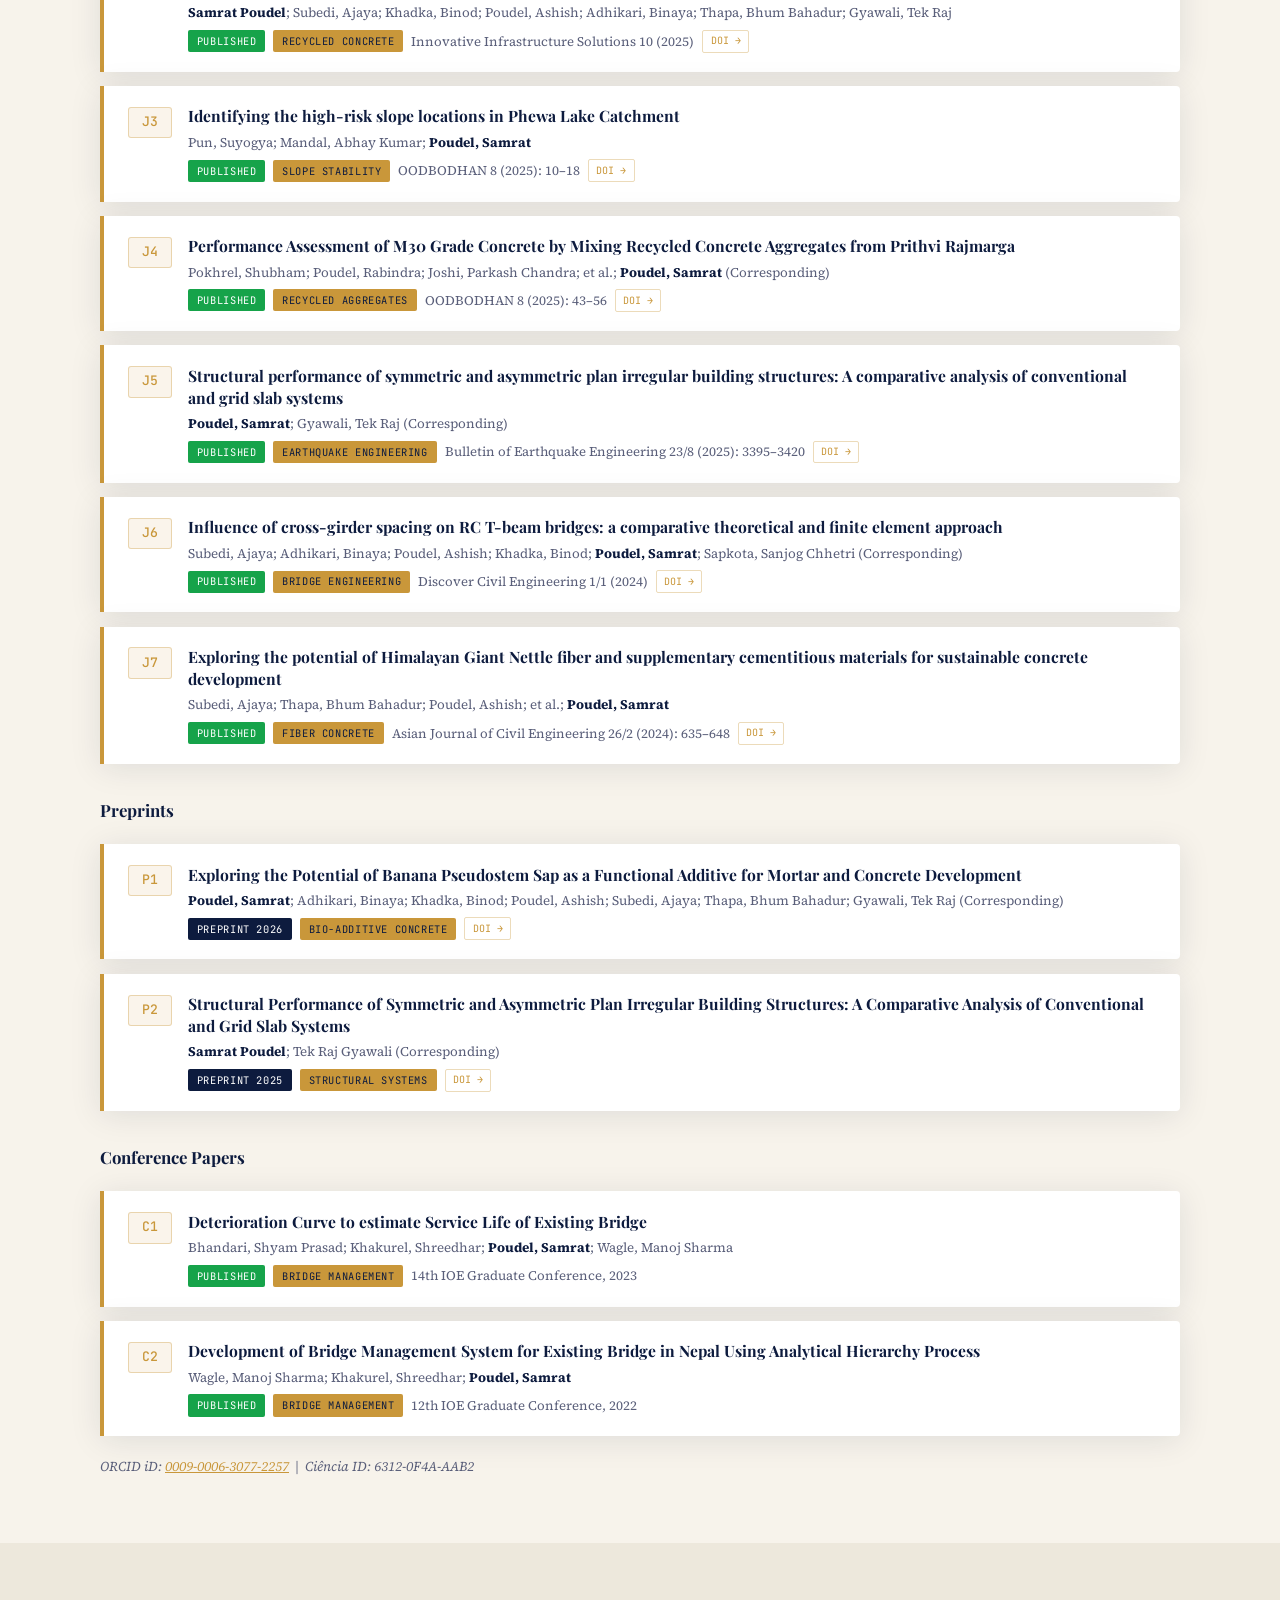
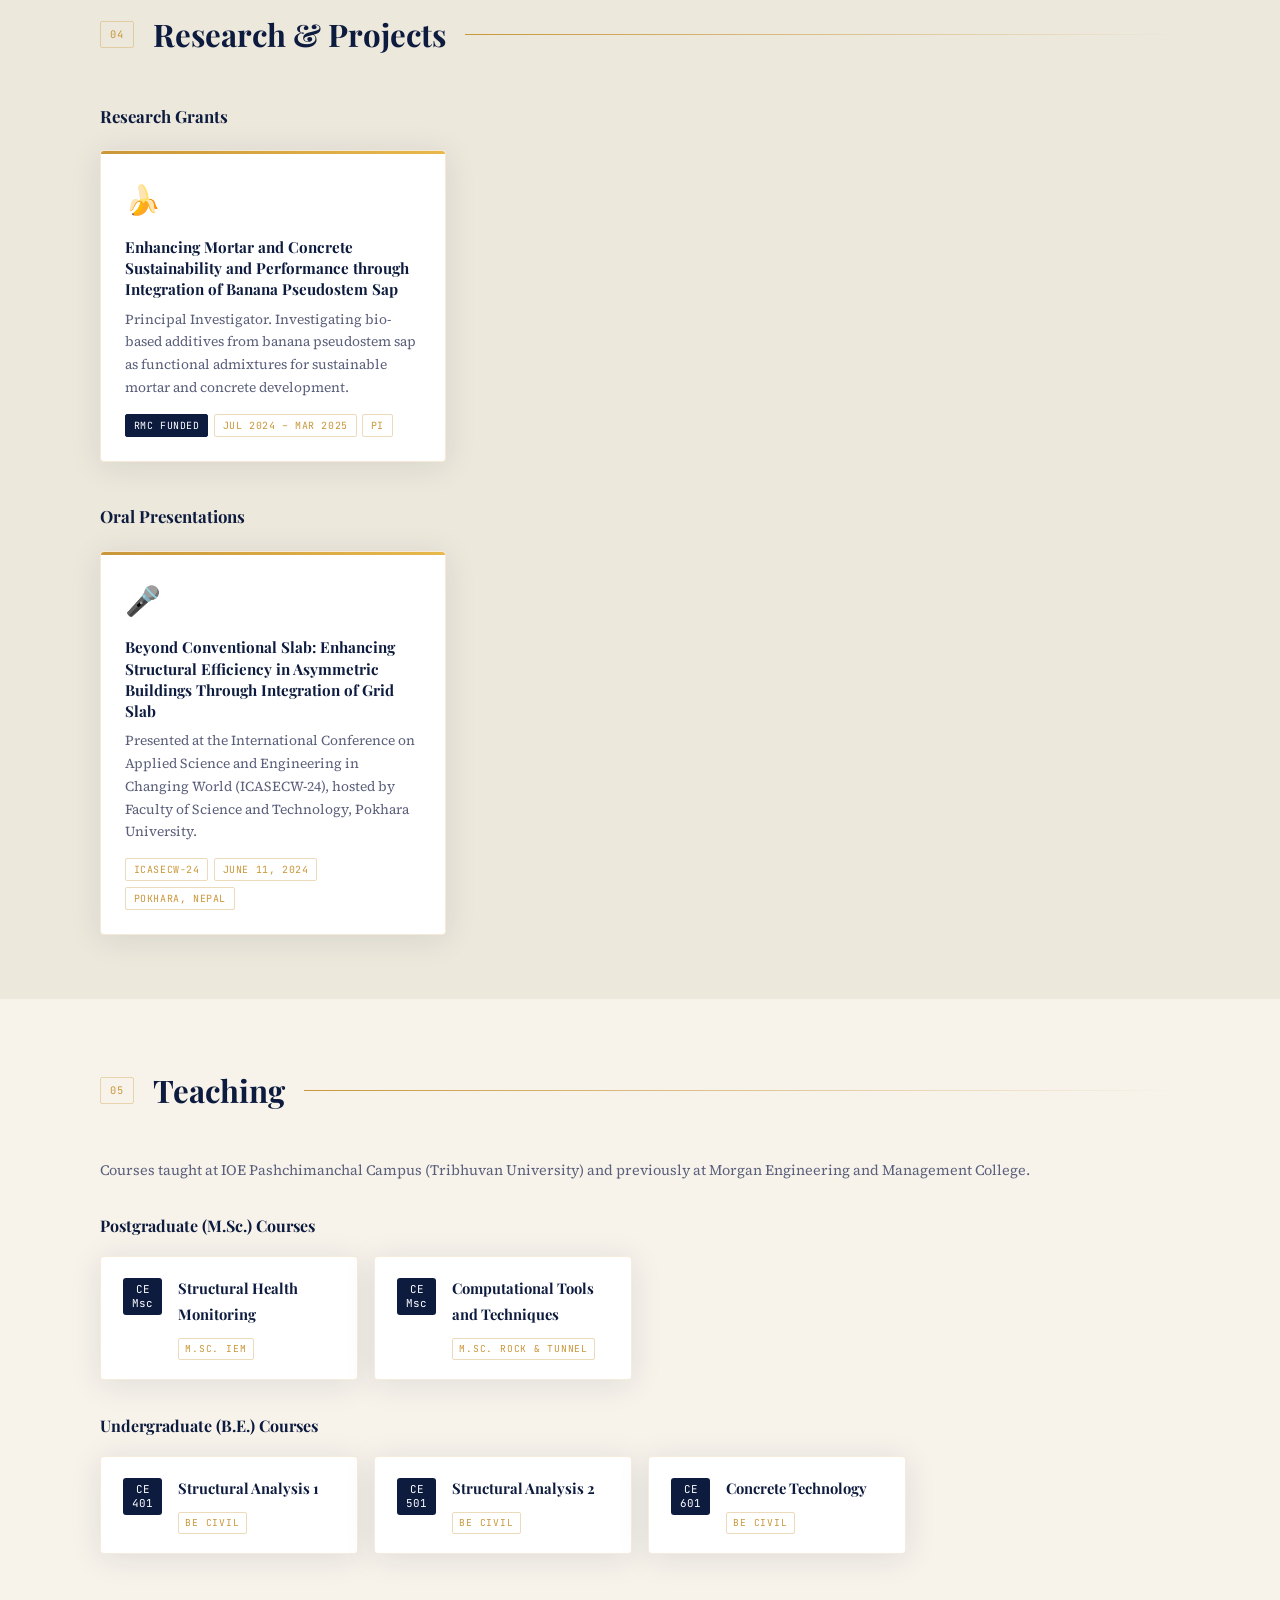
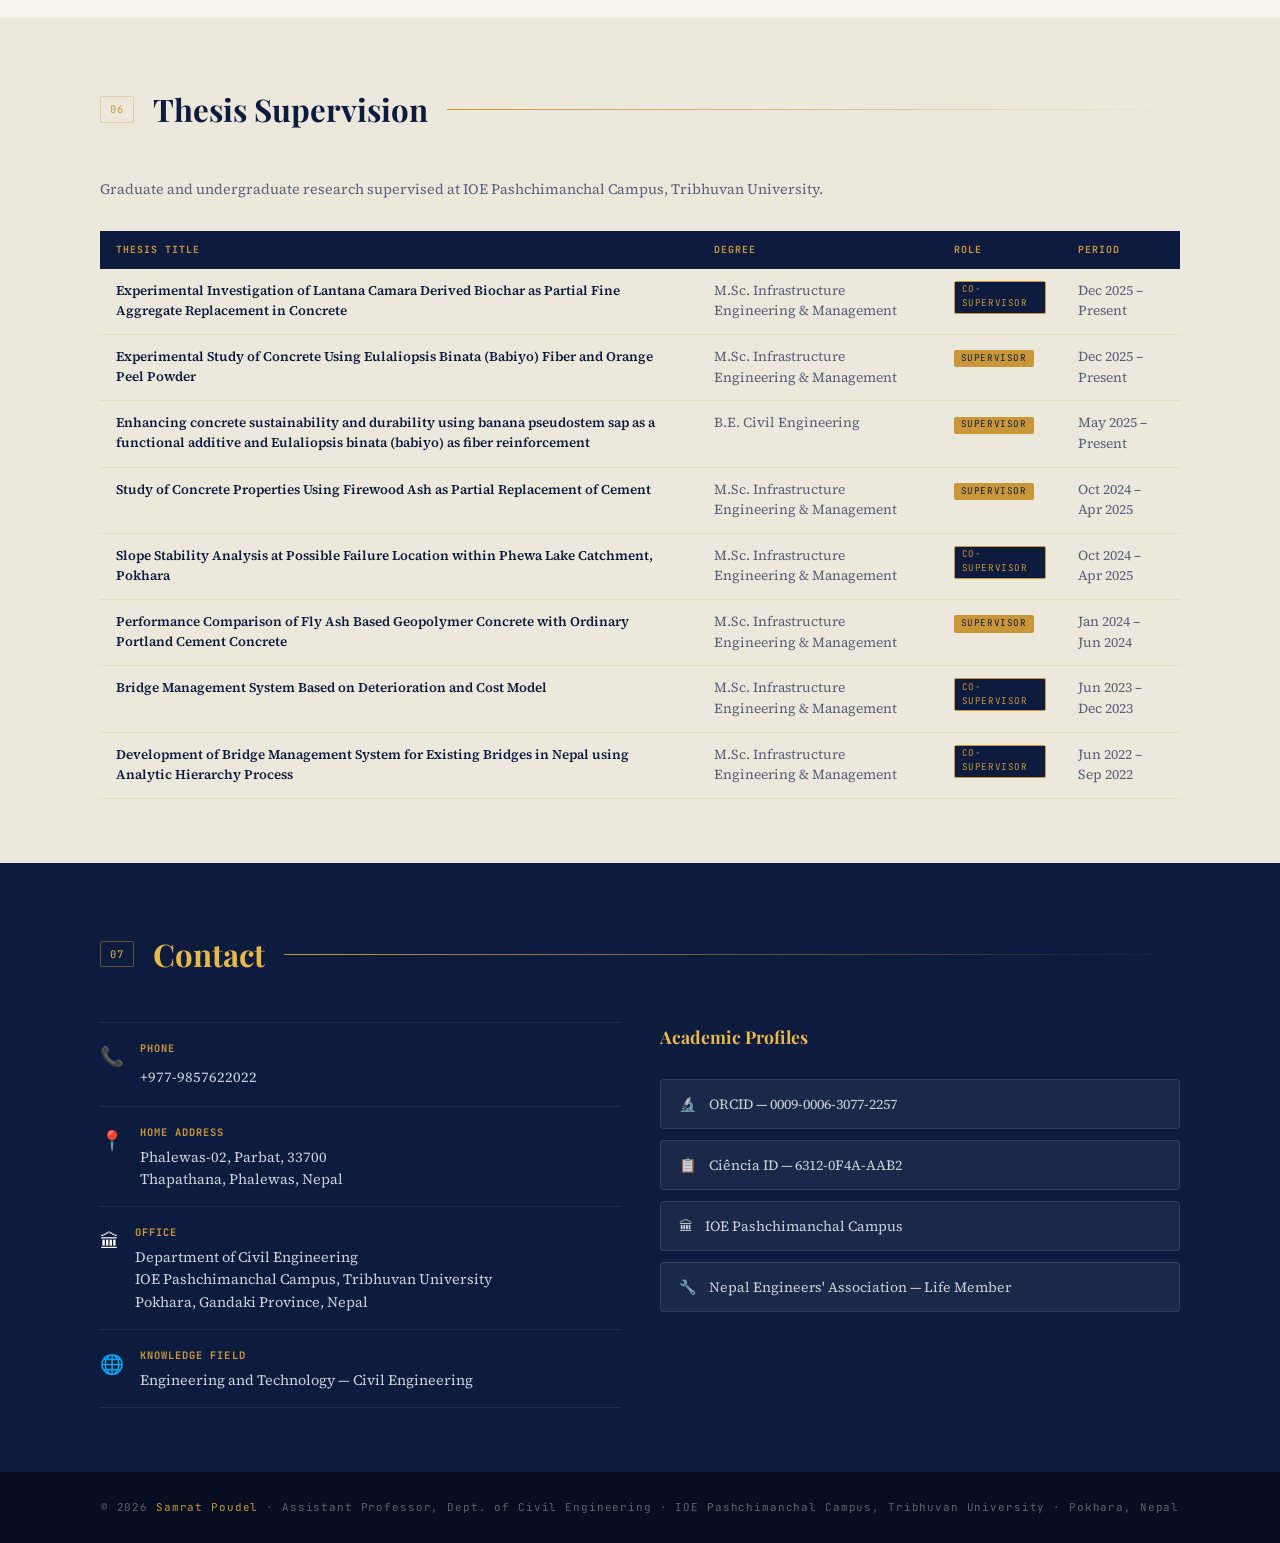
==== commit 4675122b: "Update index (6).html" ====
--- a/index (6).html
+++ b/index (6).html
@@ -484,9 +484,10 @@
       </p>
       <div class="hero-badges">
         <span class="badge">🏛 Structural Engineering</span>
-        <span class="badge">🌿 Sustainable Concrete</span>
-        <span class="badge">📐 Grid Slab Systems</span>
+        <span class="badge">♻ Sustainable Concrete</span>
+        <span class="badge">🏢 Structural Health Monitoring </span>
         <span class="badge">🌍 Earthquake Engineering</span>
+        <span class="badge">🏗 Infrastructure Development </span>
       </div>
       <div class="hero-links">
         <a href="tel:+9779857622022">📞 +977-9857622022</a>
@@ -521,7 +522,7 @@
           </li>
           <li style="margin-top:0.7rem">
             <strong>B.E. Civil Engineering</strong> — Tribhuvan University (IOE), Nepal (2014–2018) · Concluded<br>
-            <em style="font-size:0.82rem;color:#888">Thesis: Analysis and Design of Hospital Building with Clean Energy Concept</em>
+            <em style="font-size:0.82rem;color:#888">Project: Analysis and Design of Hospital Building with Clean Energy Concept</em>
           </li>
         </ul>
       </div>
@@ -529,21 +530,20 @@
       <div class="info-card">
         <h3>🔍 Research Interests</h3>
         <ul>
-          <li>Structural performance of irregular building systems and grid slab structures</li>
-          <li>Sustainable concrete — natural fibers, recycled aggregates, supplementary cementitious materials</li>
-          <li>Bio-based additives for mortar and concrete (banana pseudostem sap, Babiyo fiber)</li>
-          <li>Earthquake engineering and seismic performance of asymmetric structures</li>
-          <li>Bridge management systems and infrastructure assessment</li>
-          <li>Slope stability analysis and geotechnical applications</li>
-        </ul>
+          <li>Sustainable Concrete and Materials</li>
+          <li>Bio-based Admixtures</li>
+          <li>Fiber-reinforced and Recycled Aggregate Concrete</li>
+          <li>Earthquake Engineering and Seismic Performance of Structures</li>
+          <li>Structural Health Monitoring</li>
+          </ul>
       </div>
 
       <div class="info-card">
         <h3>🏛 Professional Associations</h3>
         <ul>
+          <li>Nepal Engineering Council — Life Member <em>(since Apr 2019)</em></li>
           <li>Nepal Engineers' Association — Life Member <em>(since Feb 2021)</em></li>
-          <li>Journal of NAST College (JONC) — Ad Hoc Reviewer <em>(2025–2026)</em></li>
-          <li>Oodbodhan Journal — Scientific Committee Member <em>(Nov 2025 – Present)</em></li>
+          
         </ul>
       </div>
 
@@ -582,7 +582,7 @@
           <div class="tl-org">Tribhuvan University, IOE Pashchimanchal Campus, Nepal — Dept. of Civil Engineering</div>
           <div class="tl-date">June 2022 – Present</div>
           <ul>
-            <li>Teaching Structural Analysis 1 &amp; 2, Concrete Technology at undergraduate level</li>
+            <li>Cours Structural Analysis 1 &amp; 2, Concrete Technology at undergraduate level</li>
             <li>Teaching Structural Health Monitoring and Computational Tools &amp; Techniques at postgraduate level</li>
             <li>Supervising and co-supervising M.Sc. and B.E. research theses</li>
             <li>Member, Facility Management Unit — overseeing consulting and construction activities on campus</li>
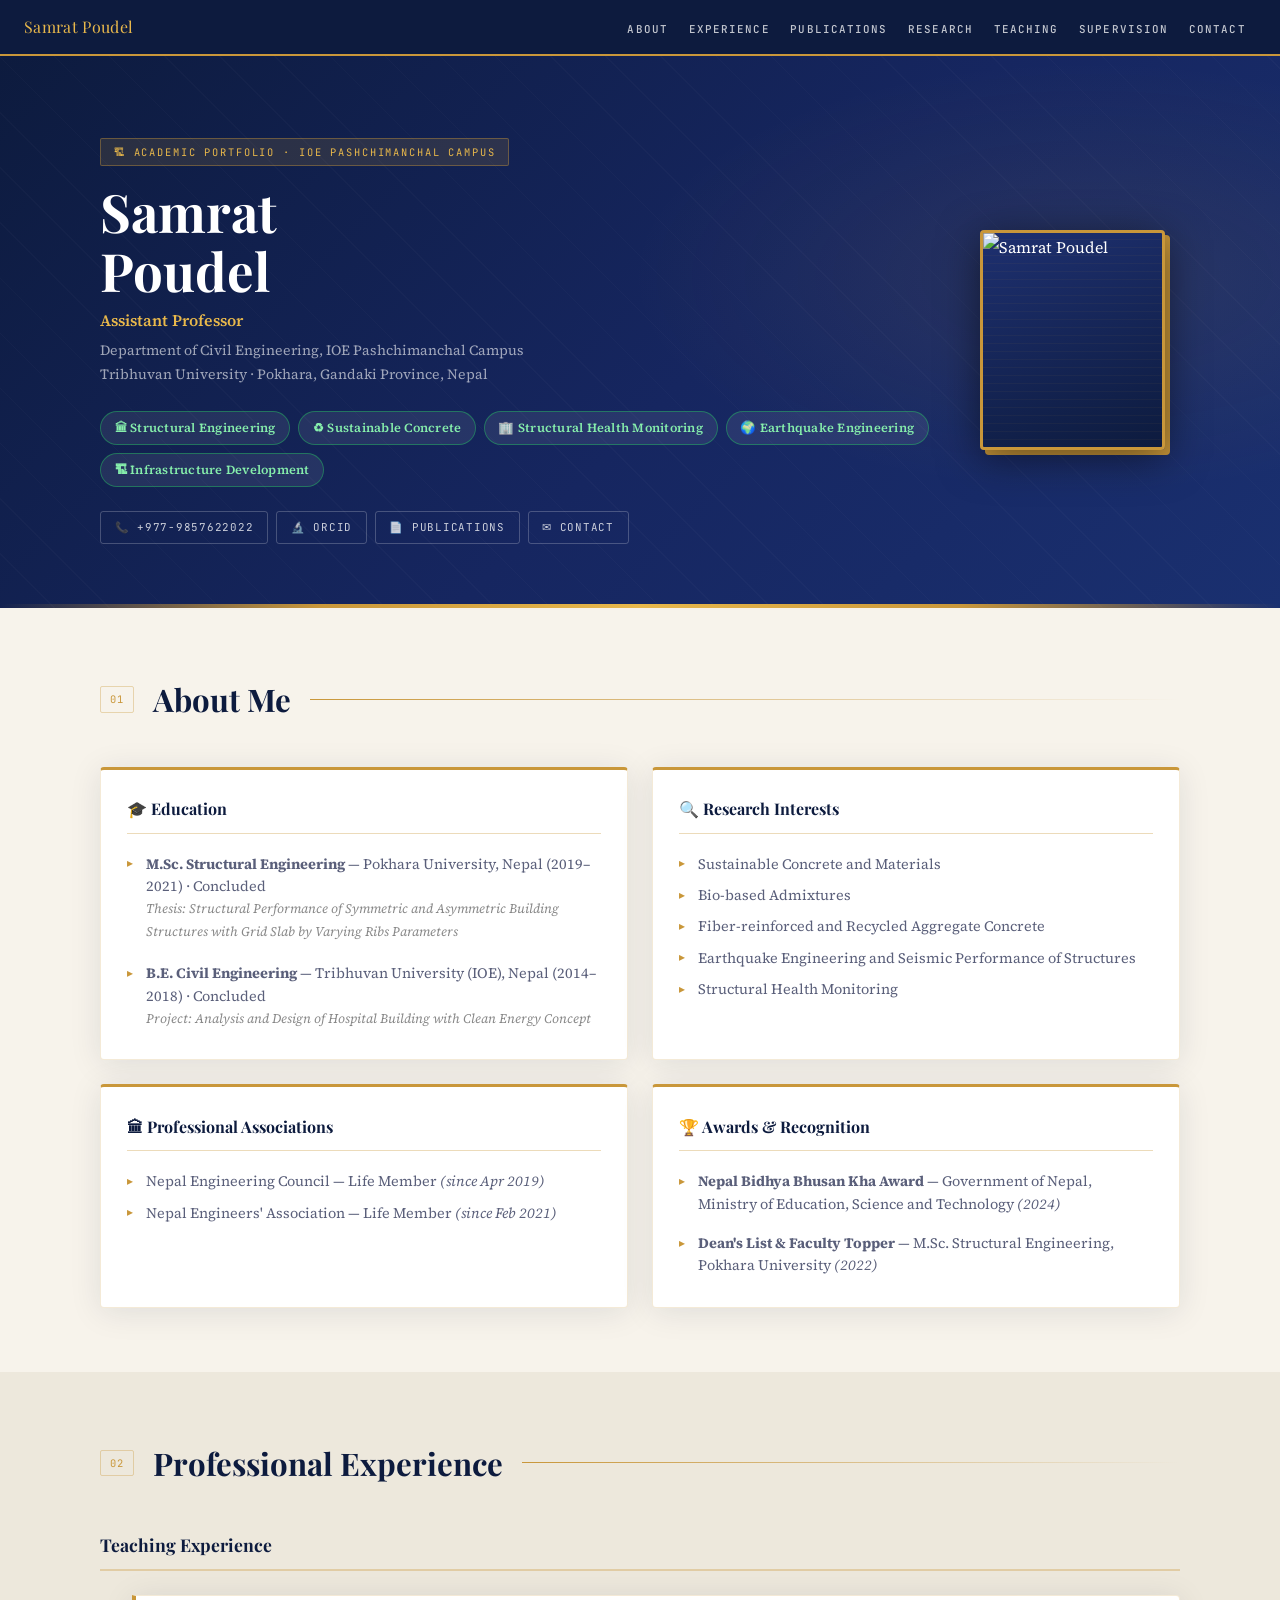
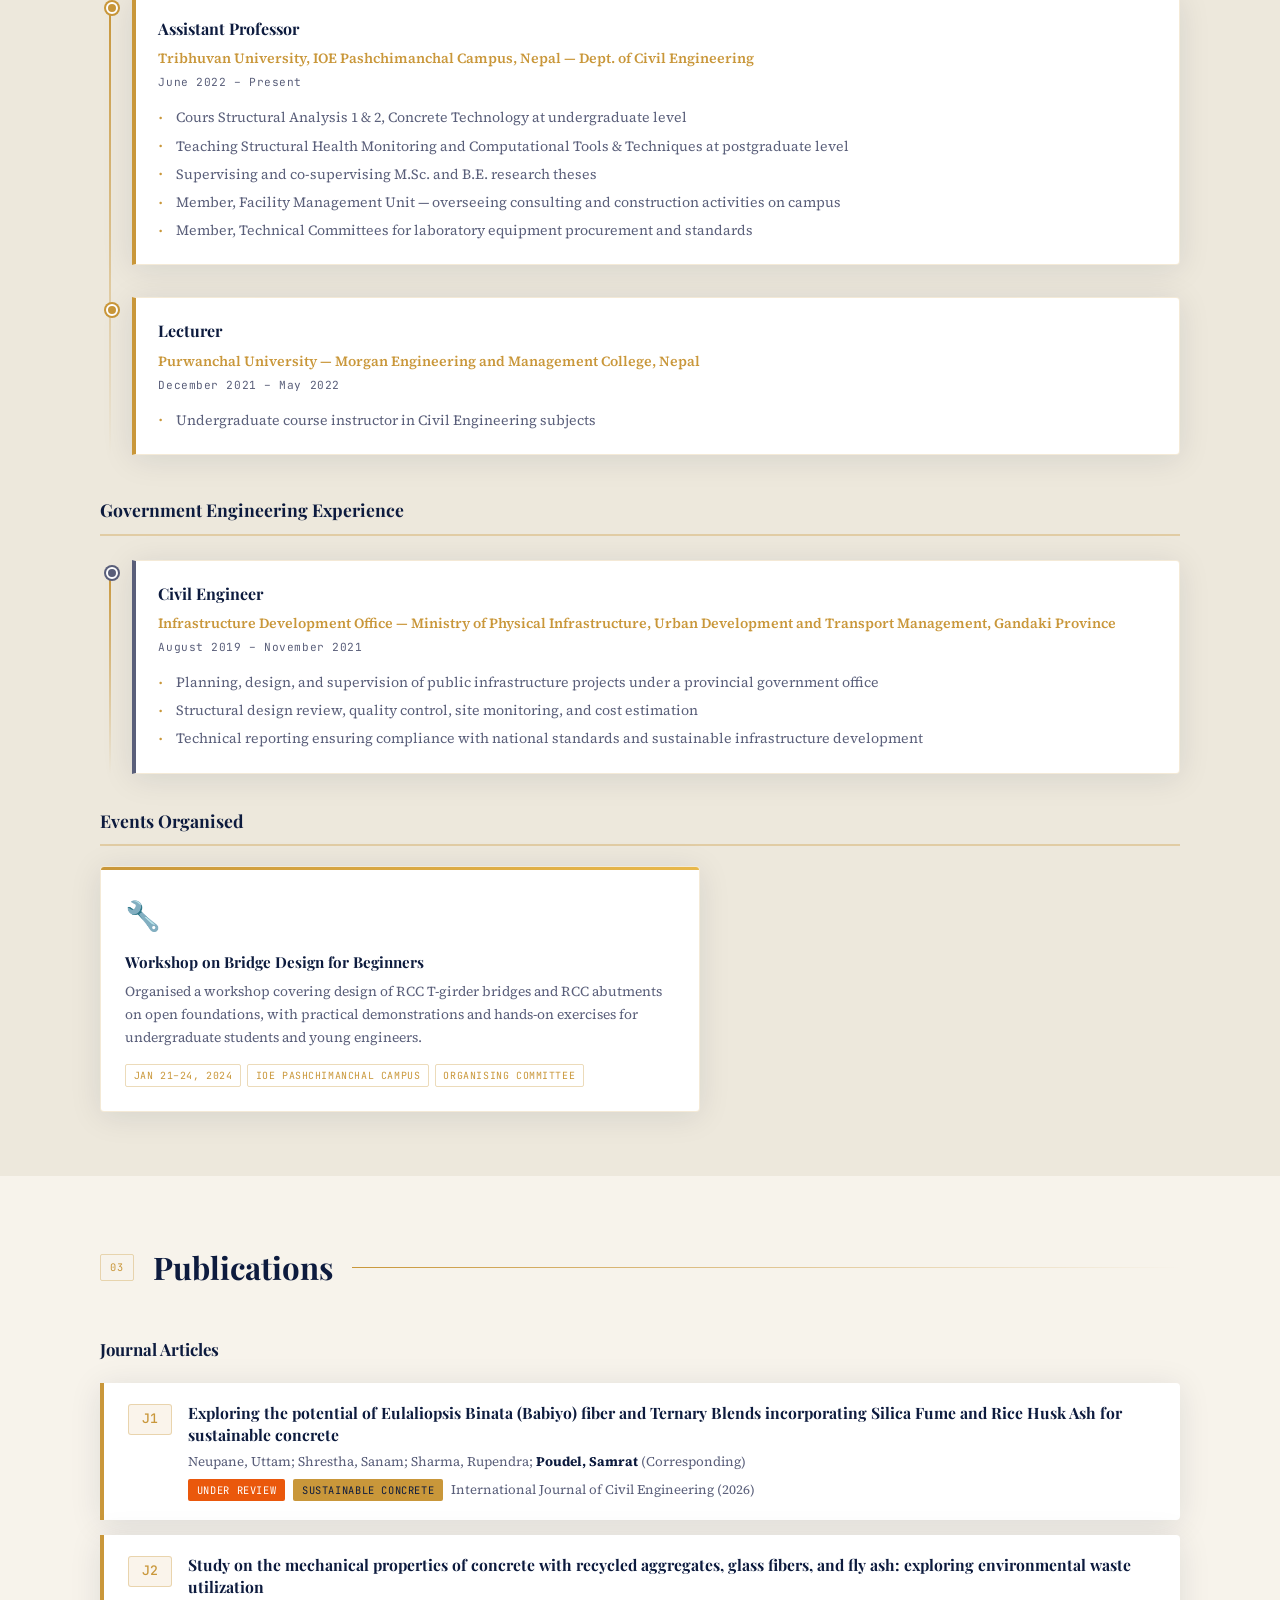
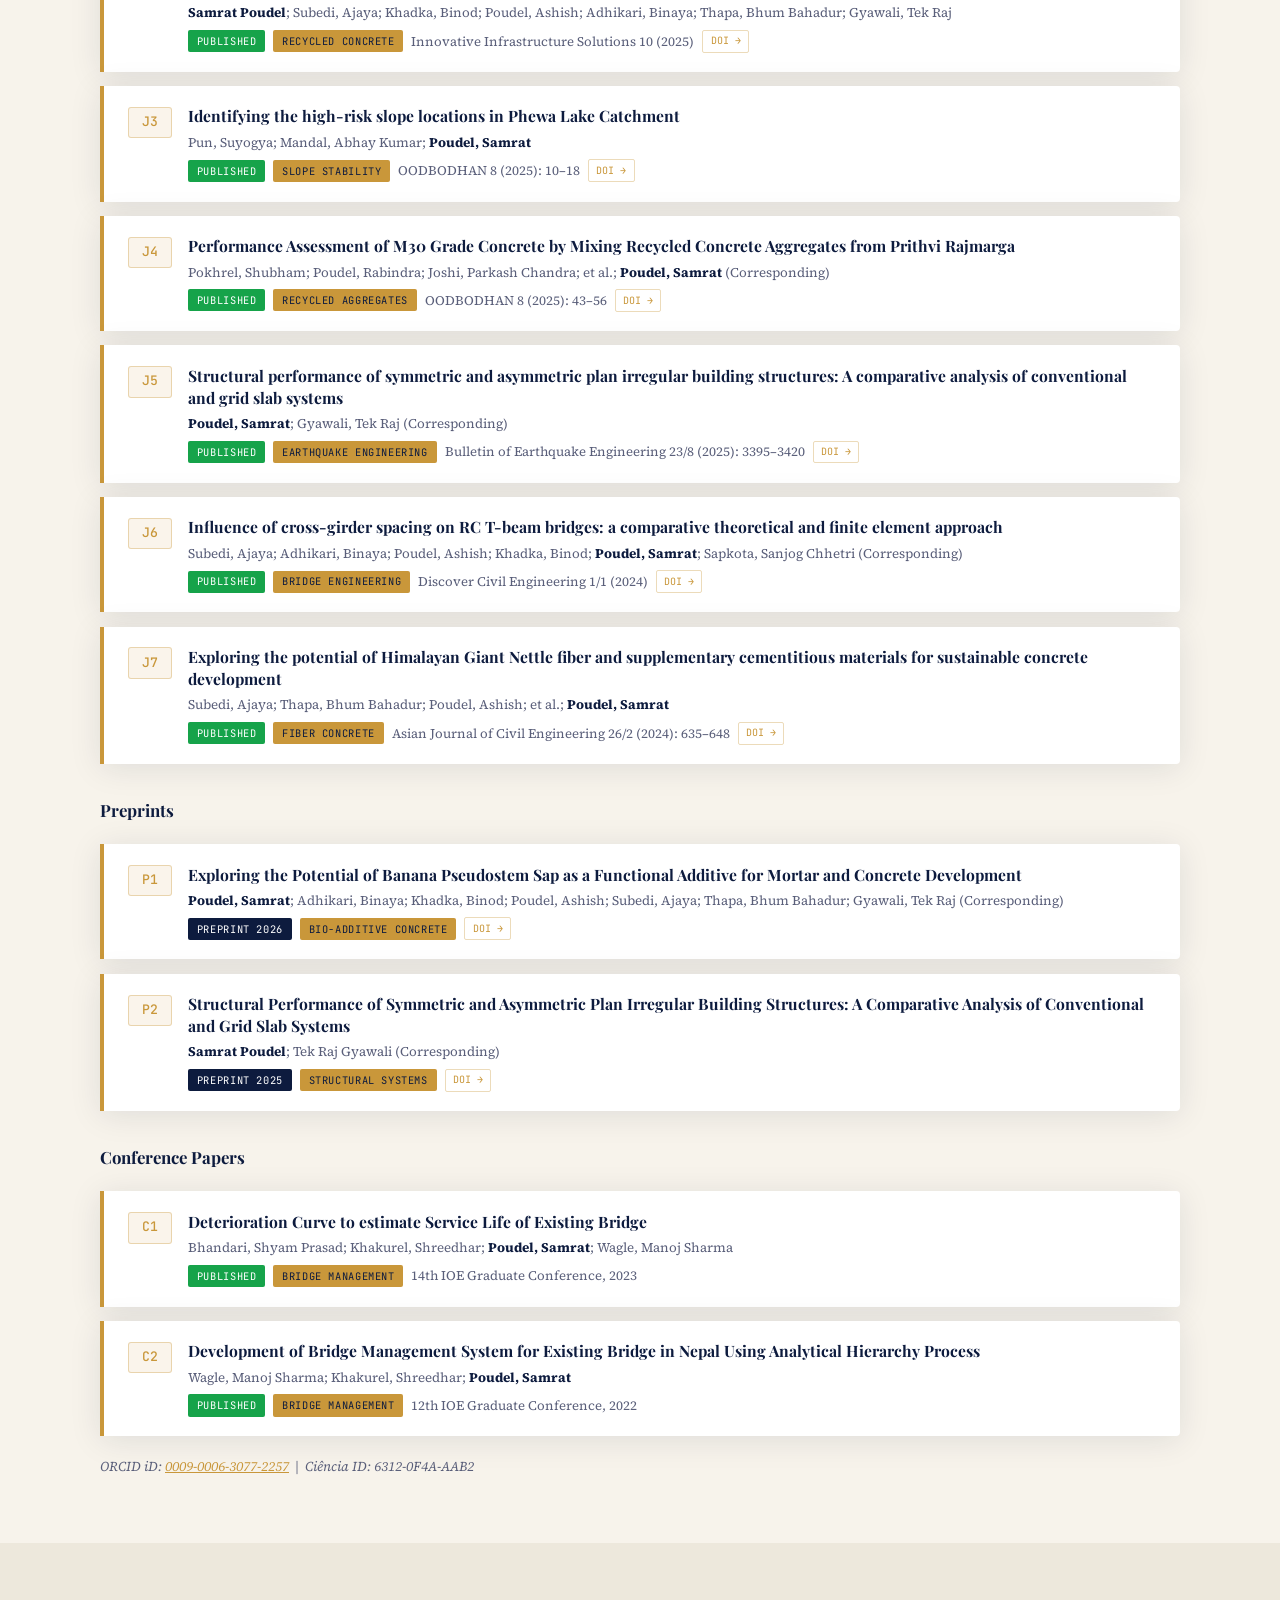
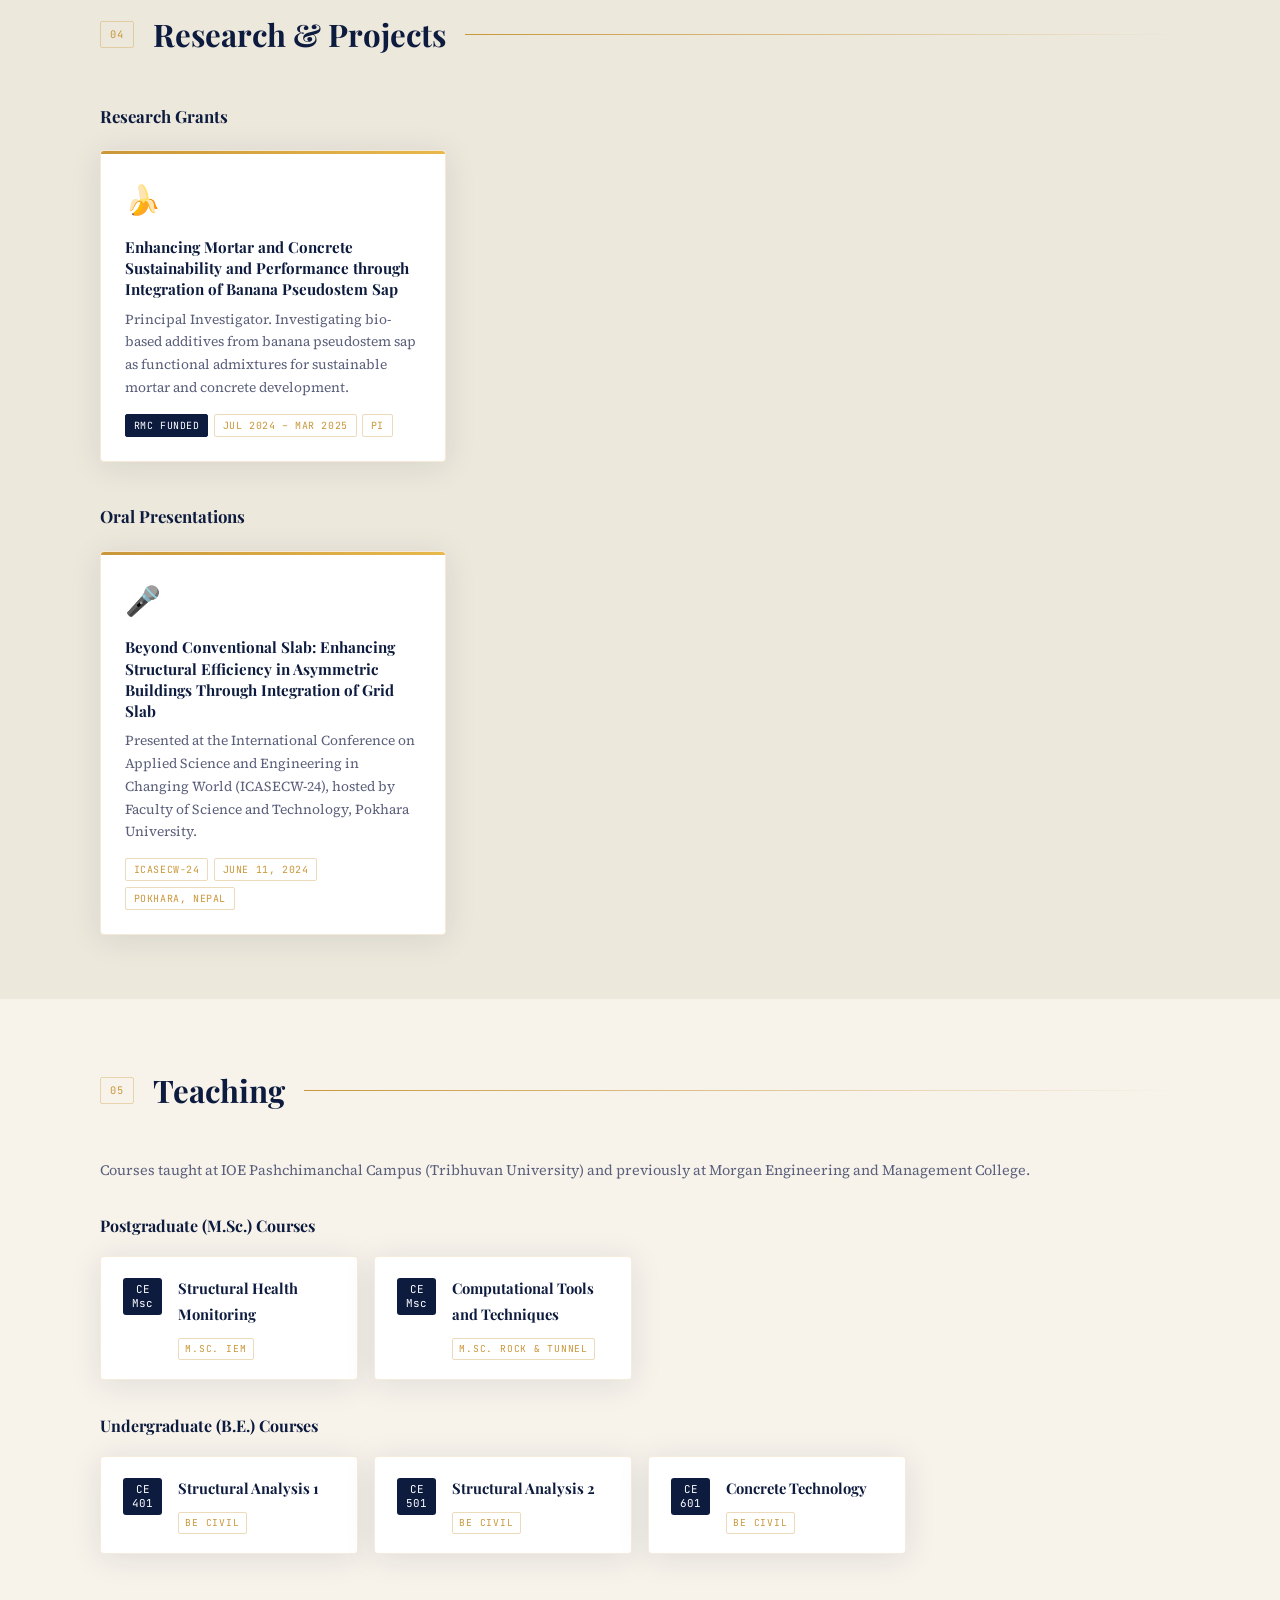
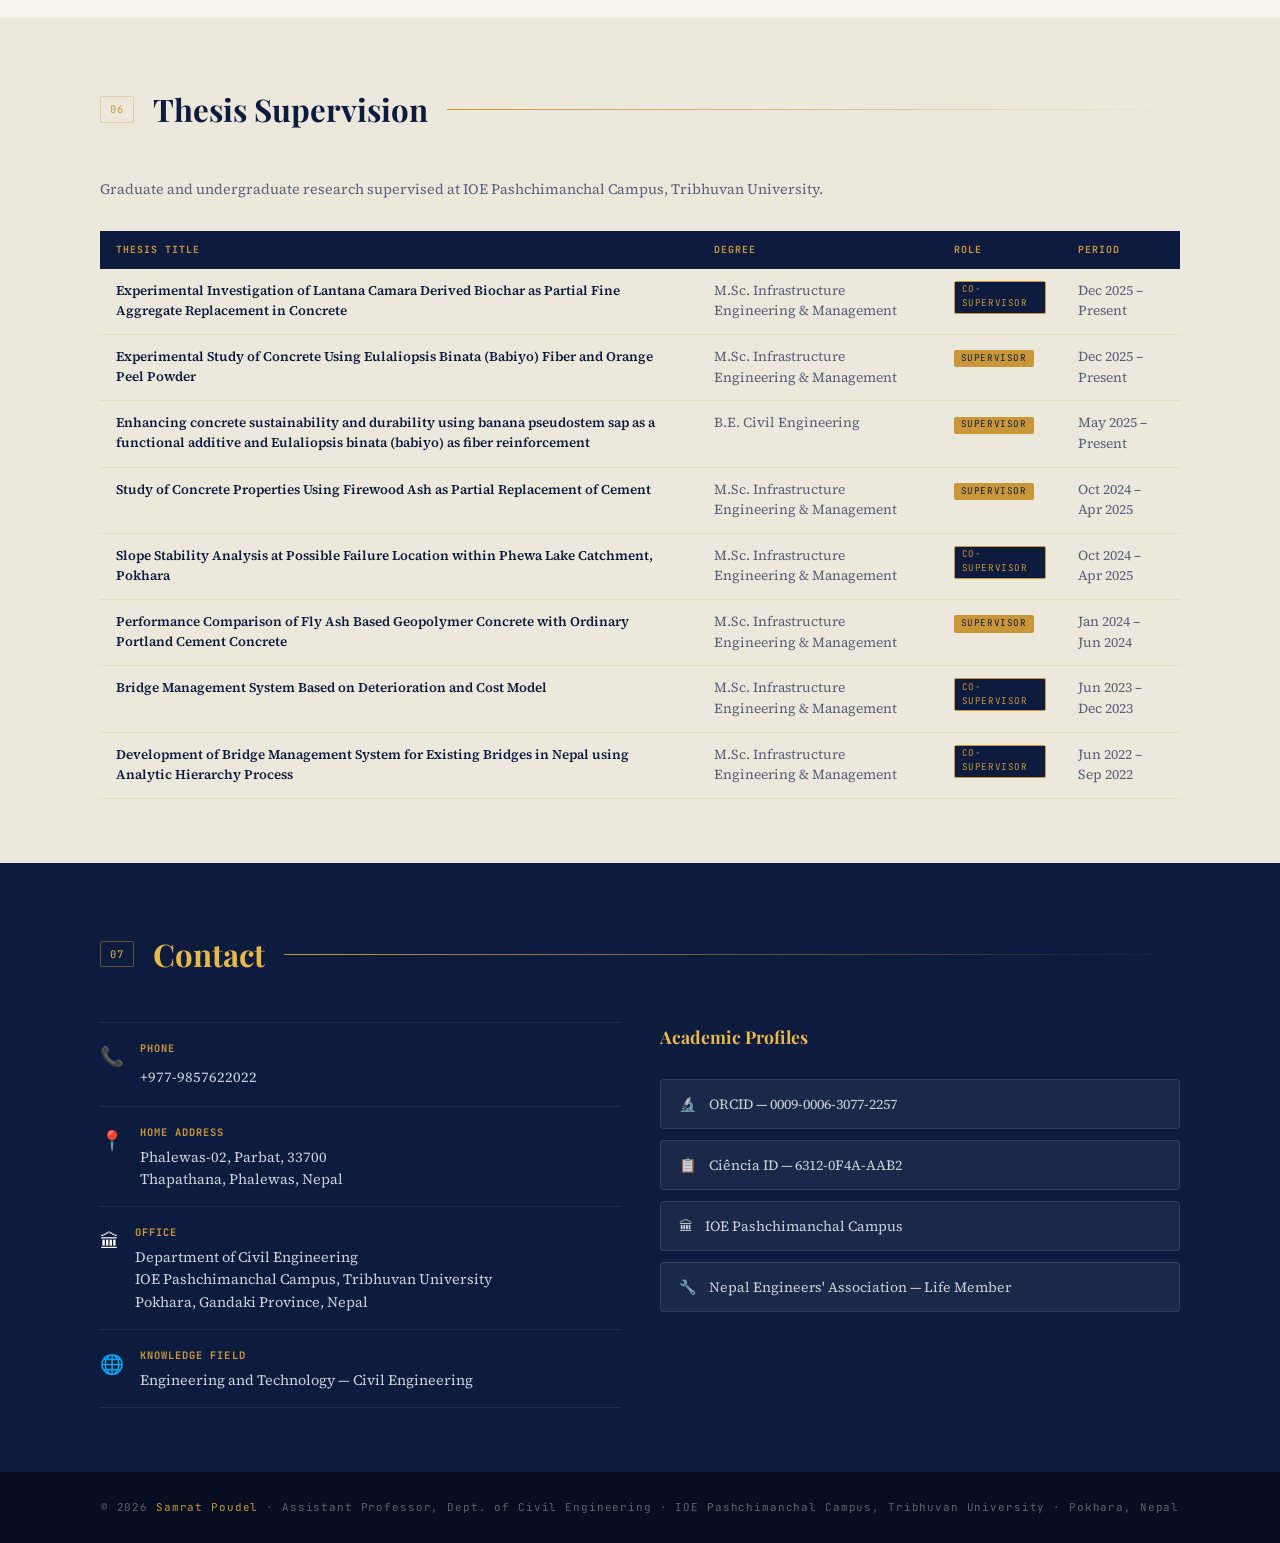
==== commit df302866: "Update index (6).html" ====
--- a/index (6).html
+++ b/index (6).html
@@ -497,8 +497,7 @@
       </div>
     </div>
     <div class="hero-photo">
-      <div class="photo-emoji">👤</div>
-      <div class="photo-label">Samrat Poudel</div>
+    <img src="https://raw.githubusercontent.com/samrat-poudel/webimage/main/Samrat%20Photo.jpeg" alt="Samrat Poudel">
     </div>
   </div>
 </section>
